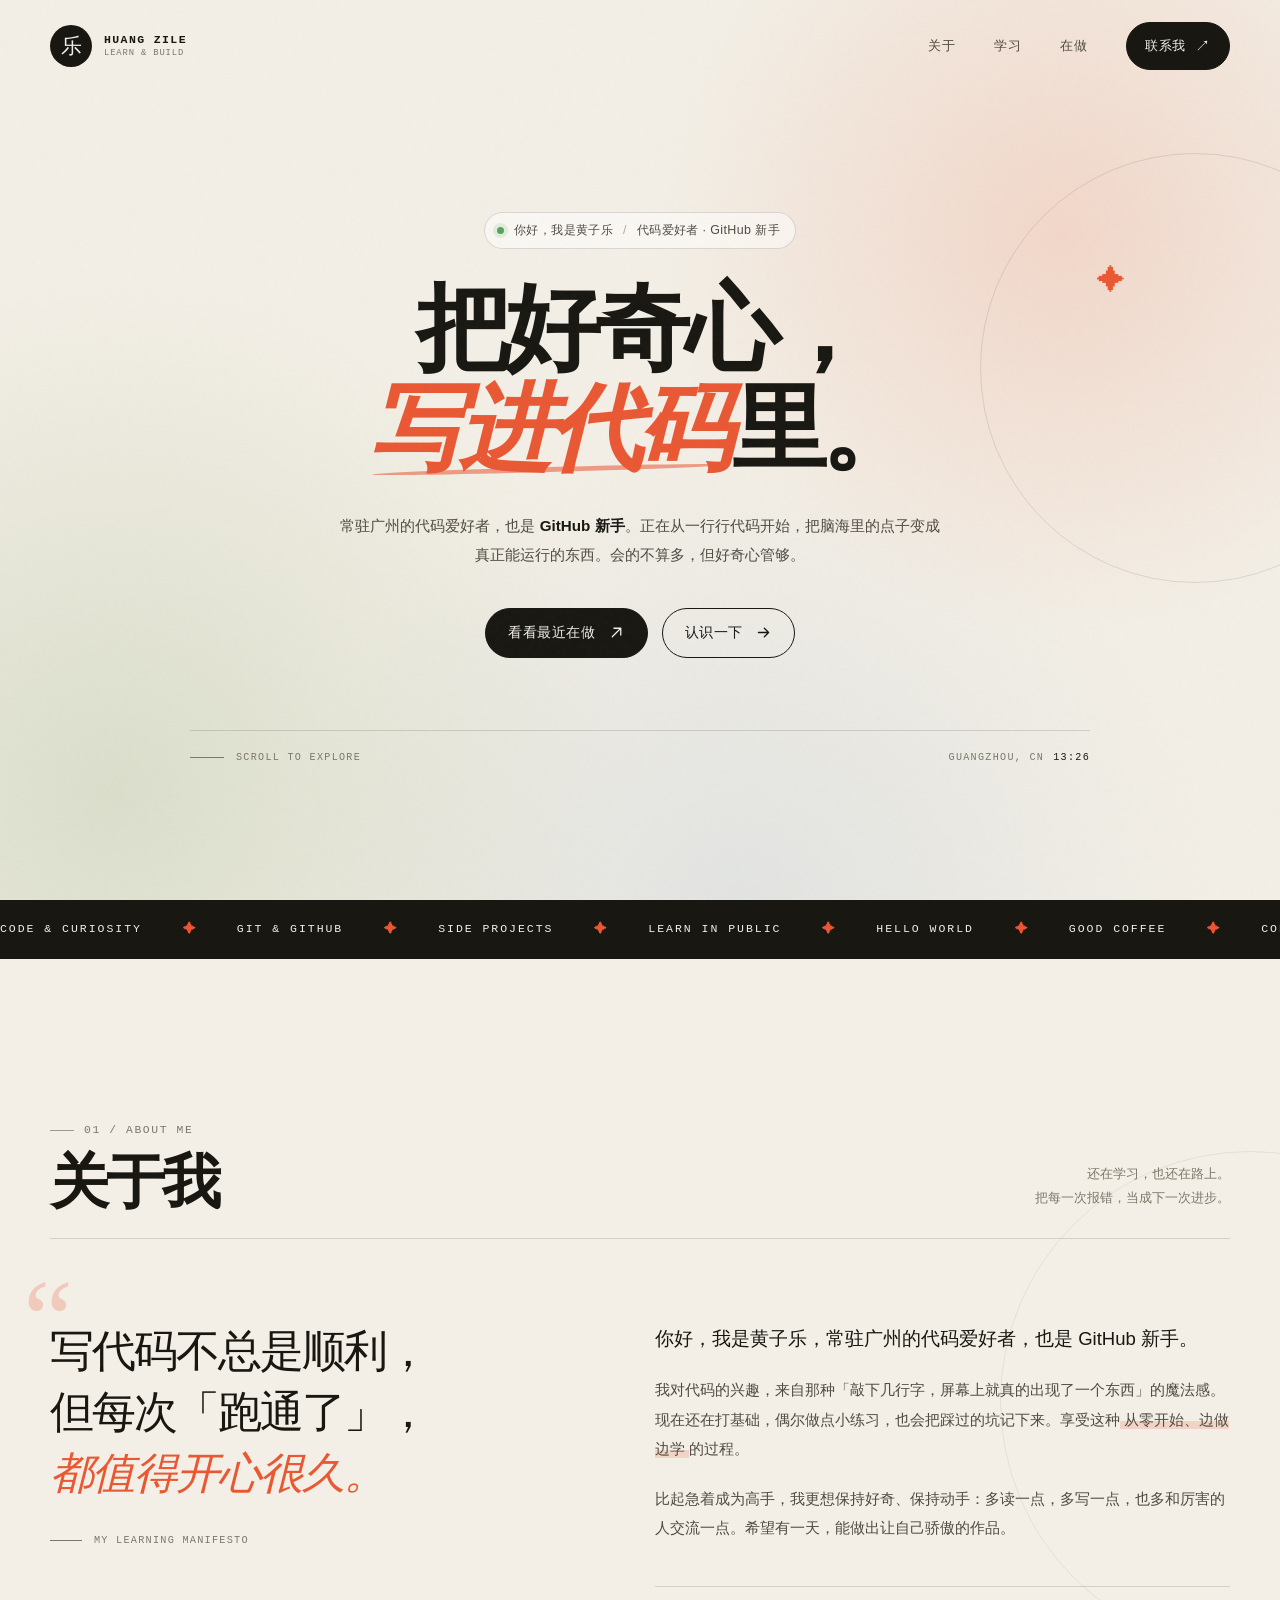
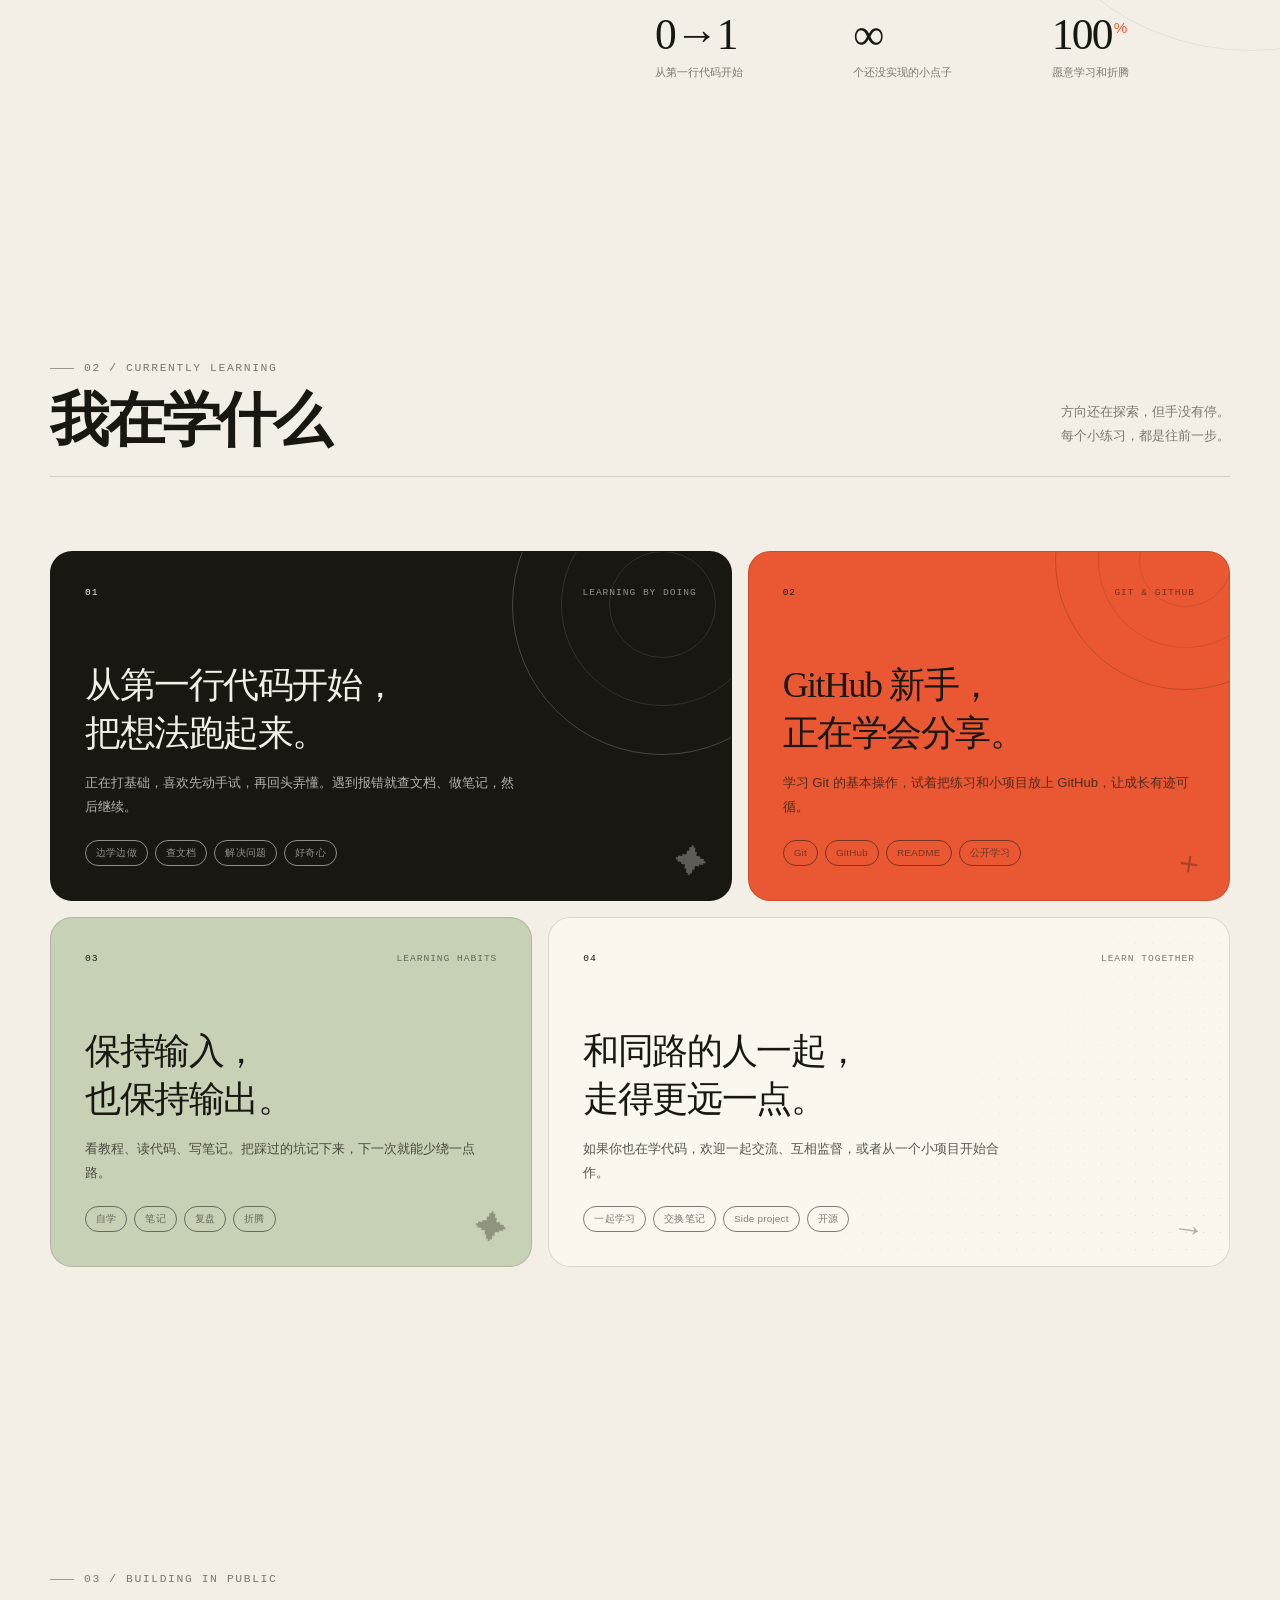
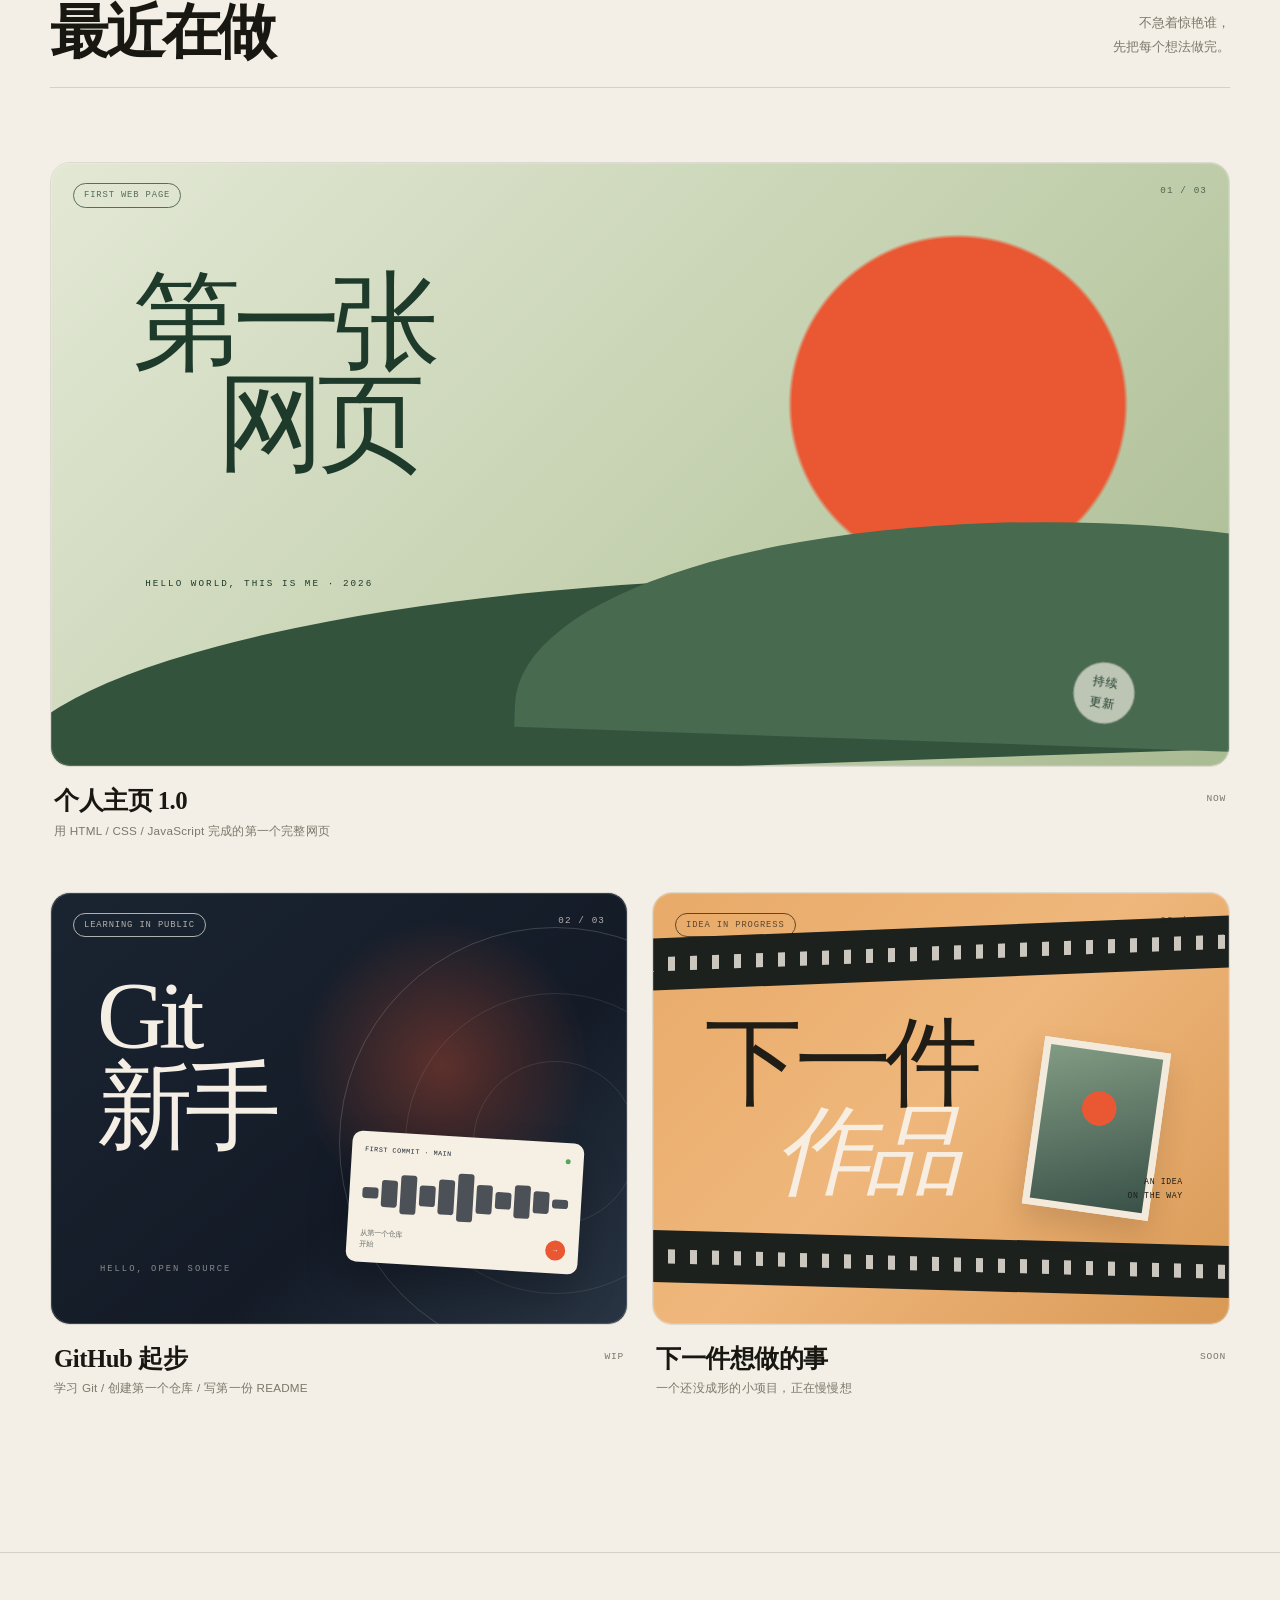
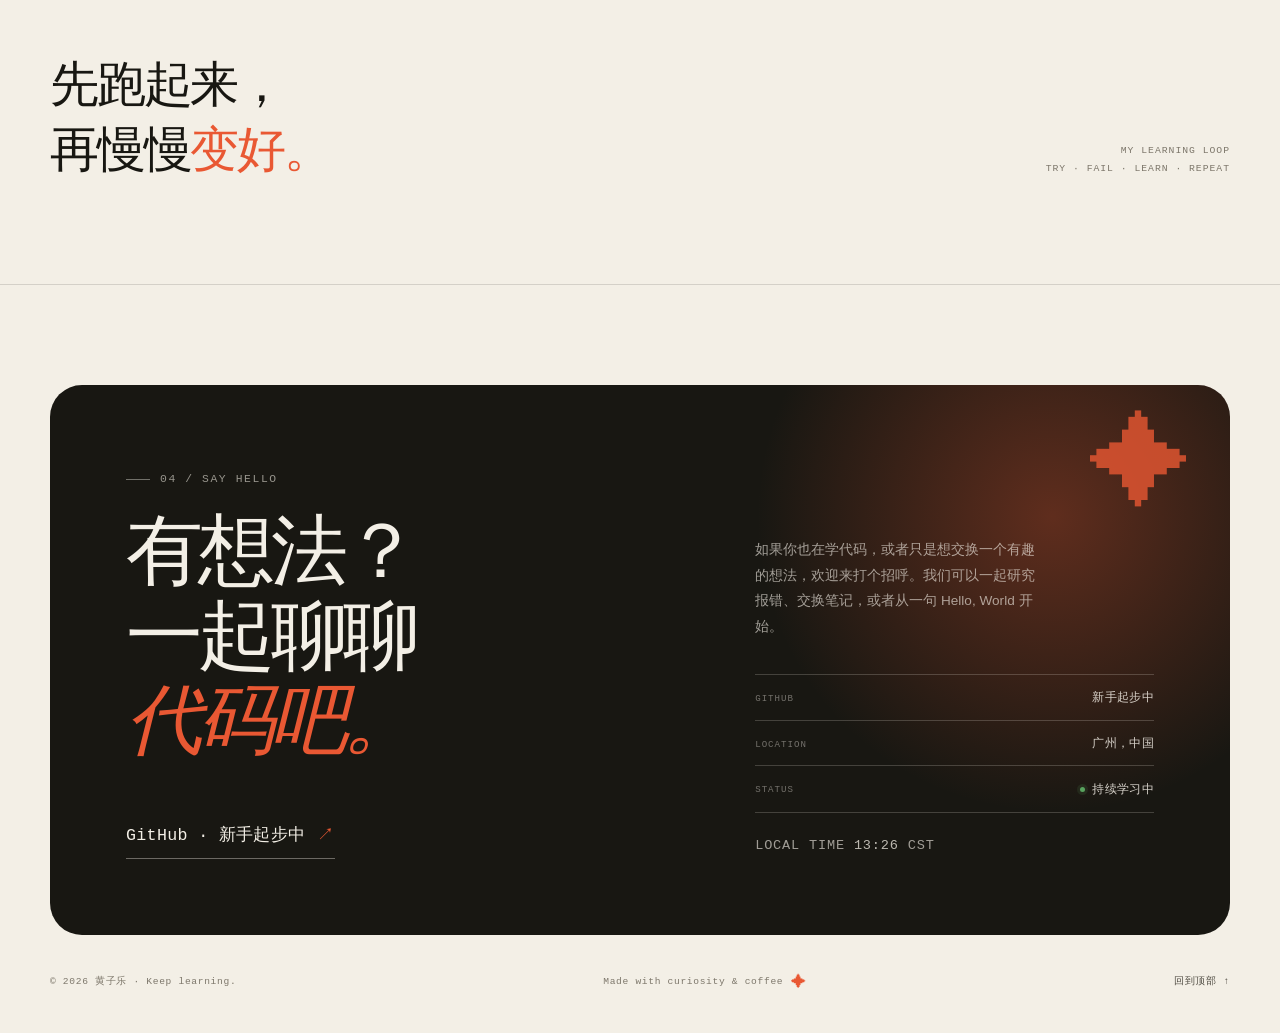
==== members/hzl8651/index.html @ 95cae235 "feat: 添加 members/hzl8651/index.html" ====
<!DOCTYPE html>
<html lang="zh-CN">
<head>
  <meta charset="UTF-8">
  <meta name="viewport" content="width=device-width, initial-scale=1.0">
  <meta name="description" content="黄子乐的个人主页 —— 常驻广州的代码爱好者、GitHub 新手，把好奇心写进代码里。">
  <meta name="theme-color" content="#f3efe6">
  <title>黄子乐 · 代码爱好者 &amp; GitHub 新手</title>
  <style>
    /* ============================================================
       01. 基础变量与重置
       想换主题色，只需修改这里的 --accent / --paper / --ink
       ============================================================ */
    :root {
      --paper: #f3efe6;
      --paper-deep: #e9e2d5;
      --ink: #181712;
      --ink-soft: #4f4b42;
      --muted: #7d776b;
      --accent: #e95833;
      --accent-deep: #c9401d;
      --sage: #c7d1b6;
      --sky: #b9c9d6;
      --line: rgba(24, 23, 18, 0.14);
      --line-light: rgba(243, 239, 230, 0.2);
      --card: rgba(255, 255, 255, 0.42);
      --font-sans: "Avenir Next", Avenir, "Helvetica Neue", "PingFang SC",
        "Hiragino Sans GB", "Microsoft YaHei", sans-serif;
      --font-serif: "Iowan Old Style", "Baskerville", "Songti SC", "STSong",
        "Noto Serif SC", "SimSun", serif;
      --font-mono: "SFMono-Regular", "Cascadia Mono", Consolas,
        "Liberation Mono", monospace;
      --radius-lg: 32px;
      --radius-md: 22px;
      --container: min(1180px, calc(100% - 64px));
      --ease: cubic-bezier(0.22, 1, 0.36, 1);
    }

    *,
    *::before,
    *::after {
      box-sizing: border-box;
    }

    html {
      scroll-behavior: smooth;
      scroll-padding-top: 96px;
    }

    body {
      margin: 0;
      color: var(--ink);
      background: var(--paper);
      font-family: var(--font-sans);
      font-size: 16px;
      line-height: 1.7;
      -webkit-font-smoothing: antialiased;
      text-rendering: optimizeLegibility;
      overflow-x: hidden;
    }

    body::before {
      content: "";
      position: fixed;
      inset: 0;
      z-index: 100;
      pointer-events: none;
      opacity: 0.035;
      background-image: url("data:image/svg+xml,%3Csvg viewBox='0 0 220 220' xmlns='http://www.w3.org/2000/svg'%3E%3Cfilter id='n'%3E%3CfeTurbulence type='fractalNoise' baseFrequency='.85' numOctaves='3' stitchTiles='stitch'/%3E%3C/filter%3E%3Crect width='100%25' height='100%25' filter='url(%23n)' opacity='.8'/%3E%3C/svg%3E");
    }

    ::selection {
      background: var(--accent);
      color: #fffaf1;
    }

    a {
      color: inherit;
      text-decoration: none;
    }

    img,
    svg {
      display: block;
      max-width: 100%;
    }

    button,
    input,
    textarea {
      font: inherit;
    }

    ul,
    ol,
    dl,
    dd,
    p,
    h1,
    h2,
    h3,
    figure {
      margin: 0;
    }

    ul,
    ol {
      padding: 0;
      list-style: none;
    }

    :focus-visible {
      outline: 2px solid var(--accent);
      outline-offset: 5px;
      border-radius: 4px;
    }

    .no-break {
      white-space: nowrap;
    }

    .skip-link {
      position: fixed;
      top: -100px;
      left: 20px;
      z-index: 200;
      padding: 12px 18px;
      color: var(--paper);
      background: var(--ink);
      border-radius: 999px;
      transition: top 0.25s ease;
    }

    .skip-link:focus {
      top: 18px;
    }

    .container {
      width: var(--container);
      margin-inline: auto;
    }

    .eyebrow {
      display: inline-flex;
      align-items: center;
      gap: 10px;
      color: var(--muted);
      font-family: var(--font-mono);
      font-size: 0.71rem;
      font-weight: 500;
      letter-spacing: 0.14em;
      line-height: 1.4;
      text-transform: uppercase;
    }

    .eyebrow::before {
      content: "";
      width: 24px;
      height: 1px;
      background: currentColor;
      opacity: 0.7;
    }

    .status-dot {
      display: inline-block;
      width: 7px;
      height: 7px;
      flex: 0 0 auto;
      background: #58a35e;
      border-radius: 50%;
      box-shadow: 0 0 0 4px rgba(88, 163, 94, 0.14);
      animation: breathe 2.8s ease-in-out infinite;
    }

    /* ============================================================
       02. 滚动进度与页头
       ============================================================ */
    .scroll-progress {
      position: fixed;
      inset: 0 0 auto;
      z-index: 120;
      height: 2px;
      pointer-events: none;
    }

    .scroll-progress span {
      display: block;
      width: 100%;
      height: 100%;
      background: var(--accent);
      transform: scaleX(0);
      transform-origin: left center;
      will-change: transform;
    }

    .site-header {
      position: fixed;
      inset: 0 0 auto;
      z-index: 100;
      padding: 22px 0;
      transition:
        padding 0.35s var(--ease),
        background-color 0.35s ease,
        border-color 0.35s ease,
        backdrop-filter 0.35s ease;
      border-bottom: 1px solid transparent;
    }

    .site-header.is-scrolled {
      padding: 12px 0;
      background: rgba(243, 239, 230, 0.82);
      border-bottom-color: var(--line);
      -webkit-backdrop-filter: blur(18px);
      backdrop-filter: blur(18px);
    }

    .header-inner {
      display: flex;
      align-items: center;
      justify-content: space-between;
      gap: 24px;
      width: var(--container);
      margin-inline: auto;
    }

    .brand {
      display: inline-flex;
      align-items: center;
      gap: 12px;
      flex: 0 0 auto;
    }

    .brand-mark {
      display: grid;
      width: 42px;
      height: 42px;
      place-items: center;
      color: var(--paper);
      background: var(--ink);
      border-radius: 50%;
      font-family: var(--font-serif);
      font-size: 1.3rem;
      line-height: 1;
      transition: transform 0.5s var(--ease), background-color 0.3s ease;
    }

    .brand:hover .brand-mark {
      background: var(--accent);
      transform: rotate(-10deg);
    }

    .brand-name {
      display: flex;
      flex-direction: column;
      font-family: var(--font-mono);
      font-size: 0.72rem;
      font-weight: 600;
      letter-spacing: 0.12em;
      line-height: 1.35;
    }

    .brand-name small {
      color: var(--muted);
      font-size: 0.55rem;
      font-weight: 400;
      letter-spacing: 0.1em;
    }

    .main-nav {
      display: flex;
      align-items: center;
      gap: clamp(22px, 3vw, 38px);
    }

    .nav-link {
      position: relative;
      color: var(--ink-soft);
      font-size: 0.82rem;
      letter-spacing: 0.08em;
      transition: color 0.25s ease;
    }

    .nav-link::after {
      content: "";
      position: absolute;
      right: 0;
      bottom: -7px;
      left: 0;
      height: 1px;
      background: currentColor;
      transform: scaleX(0);
      transform-origin: right center;
      transition: transform 0.35s var(--ease);
    }

    .nav-link:hover {
      color: var(--ink);
    }

    .nav-link:hover::after {
      transform: scaleX(1);
      transform-origin: left center;
    }

    .nav-cta {
      display: inline-flex;
      align-items: center;
      gap: 9px;
      padding: 10px 18px;
      color: var(--paper);
      background: var(--ink);
      border: 1px solid var(--ink);
      border-radius: 999px;
      font-size: 0.8rem;
      letter-spacing: 0.06em;
      transition:
        background-color 0.3s ease,
        border-color 0.3s ease,
        transform 0.3s var(--ease);
    }

    .nav-cta span {
      font-size: 0.95rem;
      transition: transform 0.3s var(--ease);
    }

    .nav-cta:hover {
      background: var(--accent);
      border-color: var(--accent);
      transform: translateY(-2px);
    }

    .nav-cta:hover span {
      transform: translate(2px, -2px);
    }

    .menu-toggle {
      display: none;
      align-items: center;
      gap: 9px;
      padding: 10px 14px;
      color: var(--ink);
      background: rgba(255, 255, 255, 0.42);
      border: 1px solid var(--line);
      border-radius: 999px;
      font-family: var(--font-mono);
      font-size: 0.62rem;
      letter-spacing: 0.08em;
      line-height: 1;
      cursor: pointer;
      -webkit-backdrop-filter: blur(12px);
      backdrop-filter: blur(12px);
      transition:
        color 0.3s ease,
        background-color 0.3s ease,
        border-color 0.3s ease;
    }

    .menu-toggle:hover {
      background: rgba(255, 255, 255, 0.75);
      border-color: rgba(24, 23, 18, 0.25);
    }

    .menu-toggle-icon {
      position: relative;
      display: block;
      width: 14px;
      height: 10px;
    }

    .menu-toggle-icon span {
      position: absolute;
      left: 0;
      width: 100%;
      height: 1px;
      background: currentColor;
      transition: transform 0.3s var(--ease), top 0.3s var(--ease);
    }

    .menu-toggle-icon span:first-child {
      top: 2px;
    }

    .menu-toggle-icon span:last-child {
      top: 7px;
    }

    .menu-toggle.is-active .menu-toggle-icon span:first-child {
      top: 5px;
      transform: rotate(45deg);
    }

    .menu-toggle.is-active .menu-toggle-icon span:last-child {
      top: 5px;
      transform: rotate(-45deg);
    }

    .site-header.is-menu-open {
      padding: 12px 0;
      background: rgba(243, 239, 230, 0.96);
      border-bottom-color: var(--line);
      -webkit-backdrop-filter: blur(18px);
      backdrop-filter: blur(18px);
    }

    /* ============================================================
       03. 首屏
       ============================================================ */
    .hero {
      position: relative;
      display: flex;
      align-items: center;
      min-height: 100svh;
      padding: 142px 0 64px;
      overflow: hidden;
      isolation: isolate;
    }

    .hero::before {
      content: "";
      position: absolute;
      inset: 0;
      z-index: -2;
      background:
        radial-gradient(circle at 83% 26%, rgba(233, 88, 51, 0.16), transparent 32%),
        radial-gradient(circle at 9% 88%, rgba(199, 209, 182, 0.56), transparent 36%),
        radial-gradient(circle at 58% 102%, rgba(185, 201, 214, 0.3), transparent 40%);
    }

    .hero::after {
      content: "";
      position: absolute;
      top: 17%;
      right: -130px;
      z-index: -1;
      width: 430px;
      height: 430px;
      border: 1px solid rgba(24, 23, 18, 0.11);
      border-radius: 50%;
      pointer-events: none;
    }

    .hero-grid {
      display: flex;
      justify-content: center;
    }

    .hero-copy {
      position: relative;
      z-index: 2;
      width: 100%;
      max-width: 1000px;
      margin-inline: auto;
      text-align: center;
    }

    .hello {
      display: inline-flex;
      align-items: center;
      flex-wrap: wrap;
      gap: 10px;
      margin-bottom: 30px;
      padding: 8px 15px 8px 12px;
      color: var(--ink-soft);
      background: rgba(255, 255, 255, 0.5);
      border: 1px solid var(--line);
      border-radius: 999px;
      font-size: 0.78rem;
      line-height: 1.5;
      letter-spacing: 0.03em;
      -webkit-backdrop-filter: blur(12px);
      backdrop-filter: blur(12px);
    }

    .hello .divider {
      color: var(--muted);
      opacity: 0.6;
    }

    .hero-title {
      position: relative;
      width: 100%;
      max-width: 1000px;
      margin-inline: auto;
      font-family: var(--font-serif);
      font-size: clamp(3.6rem, 7.4vw, 6.8rem);
      font-weight: 600;
      letter-spacing: -0.055em;
      line-height: 1.06;
    }

    .hero-title .line {
      display: block;
    }

    .accent-word {
      position: relative;
      display: inline-block;
      color: var(--accent);
      font-style: italic;
      padding-right: 0.04em;
    }

    .accent-word::after {
      content: "";
      position: absolute;
      right: 0.02em;
      bottom: 0.08em;
      left: 0.03em;
      height: 0.055em;
      background: currentColor;
      border-radius: 50%;
      transform: rotate(-1.6deg);
      opacity: 0.55;
    }

    .hero-star {
      position: absolute;
      top: -0.42em;
      right: 2%;
      color: var(--accent);
      font-family: var(--font-serif);
      font-size: 0.3em;
      font-weight: 400;
      line-height: 1;
      animation: spin 18s linear infinite;
    }

    .hero-desc {
      max-width: 600px;
      margin: 32px auto 0;
      color: var(--ink-soft);
      font-size: clamp(0.95rem, 1.15vw, 1.06rem);
      line-height: 1.9;
    }

    .hero-desc strong {
      color: var(--ink);
      font-weight: 600;
    }

    .hero-actions {
      display: flex;
      align-items: center;
      justify-content: center;
      flex-wrap: wrap;
      gap: 14px;
      margin-top: 38px;
    }

    .button {
      display: inline-flex;
      align-items: center;
      justify-content: center;
      gap: 12px;
      min-height: 50px;
      padding: 0 22px;
      border: 1px solid var(--ink);
      border-radius: 999px;
      font-size: 0.86rem;
      font-weight: 500;
      letter-spacing: 0.04em;
      transition:
        color 0.3s ease,
        background-color 0.3s ease,
        border-color 0.3s ease,
        transform 0.35s var(--ease),
        box-shadow 0.35s ease;
    }

    .button svg {
      width: 17px;
      height: 17px;
      transition: transform 0.35s var(--ease);
    }

    .button-primary {
      color: var(--paper);
      background: var(--ink);
    }

    .button-primary:hover {
      background: var(--accent);
      border-color: var(--accent);
      transform: translateY(-3px);
      box-shadow: 0 12px 30px rgba(233, 88, 51, 0.2);
    }

    .button-primary:hover svg {
      transform: translate(3px, -3px);
    }

    .button-ghost {
      background: transparent;
    }

    .button-ghost:hover {
      background: rgba(255, 255, 255, 0.45);
      transform: translateY(-3px);
    }

    .button-ghost:hover svg {
      transform: translate(2px, -2px);
    }

    .hero-foot {
      display: flex;
      align-items: center;
      justify-content: space-between;
      gap: 18px;
      width: 100%;
      max-width: 900px;
      margin: clamp(48px, 8vh, 92px) auto 0;
      padding-top: 18px;
      color: var(--muted);
      border-top: 1px solid var(--line);
      font-family: var(--font-mono);
      font-size: 0.63rem;
      letter-spacing: 0.13em;
      text-transform: uppercase;
    }

    .scroll-cue {
      display: inline-flex;
      align-items: center;
      gap: 12px;
    }

    .scroll-cue::before {
      content: "";
      width: 34px;
      height: 1px;
      background: var(--muted);
      animation: pulse-line 2.4s ease-in-out infinite;
    }

    .hero-place {
      display: inline-flex;
      align-items: center;
      gap: 9px;
    }

    .hero-place .clock {
      color: var(--ink);
    }

    /* ============================================================
       05. 横向技能滚动条
       ============================================================ */
    .ticker {
      position: relative;
      z-index: 2;
      overflow: hidden;
      padding: 18px 0;
      color: var(--paper);
      background: var(--ink);
    }

    .ticker-track {
      display: flex;
      width: max-content;
      animation: marquee 24s linear infinite;
    }

    .ticker:hover .ticker-track {
      animation-play-state: paused;
    }

    .ticker-group {
      display: flex;
      align-items: center;
      flex: 0 0 auto;
    }

    .ticker-item {
      display: inline-flex;
      align-items: center;
      gap: clamp(26px, 3.2vw, 50px);
      padding-right: clamp(26px, 3.2vw, 50px);
      font-family: var(--font-mono);
      font-size: clamp(0.68rem, 0.9vw, 0.8rem);
      letter-spacing: 0.17em;
      white-space: nowrap;
      text-transform: uppercase;
    }

    .ticker-item::after {
      content: "✦";
      color: var(--accent);
      font-family: var(--font-serif);
      font-size: 1.15em;
      letter-spacing: 0;
    }

    /* ============================================================
       06. 通用章节
       ============================================================ */
    .section {
      position: relative;
      padding: clamp(92px, 12vw, 158px) 0;
    }

    .section-heading {
      display: flex;
      align-items: flex-end;
      justify-content: space-between;
      gap: 40px;
      margin-bottom: clamp(48px, 6vw, 74px);
      padding-bottom: 22px;
      border-bottom: 1px solid var(--line);
    }

    .section-heading h2 {
      margin-top: 12px;
      font-family: var(--font-serif);
      font-size: clamp(2.3rem, 4.6vw, 4.2rem);
      font-weight: 600;
      letter-spacing: -0.055em;
      line-height: 1.1;
    }

    .section-note {
      max-width: 330px;
      padding-bottom: 6px;
      color: var(--muted);
      font-size: 0.84rem;
      line-height: 1.8;
      text-align: right;
    }

    /* ============================================================
       07. 关于
       ============================================================ */
    .about {
      overflow: hidden;
    }

    .about::before {
      content: "";
      position: absolute;
      top: 22%;
      right: -220px;
      width: 500px;
      height: 500px;
      border: 1px solid rgba(24, 23, 18, 0.07);
      border-radius: 50%;
      pointer-events: none;
    }

    .about-grid {
      display: grid;
      grid-template-columns: minmax(0, 0.92fr) minmax(0, 1.08fr);
      align-items: start;
      gap: clamp(50px, 9vw, 132px);
    }

    .about-statement {
      position: relative;
      padding-top: 8px;
    }

    .about-statement::before {
      content: "“";
      position: absolute;
      top: -0.45em;
      left: -0.24em;
      color: var(--accent);
      font-family: var(--font-serif);
      font-size: 7rem;
      line-height: 1;
      opacity: 0.24;
      pointer-events: none;
    }

    .about-quote {
      position: relative;
      z-index: 1;
      font-family: var(--font-serif);
      font-size: clamp(1.9rem, 3.4vw, 3.2rem);
      font-weight: 500;
      letter-spacing: -0.045em;
      line-height: 1.4;
    }

    .about-quote em {
      color: var(--accent);
      font-style: italic;
    }

    .about-sign {
      display: flex;
      align-items: center;
      gap: 12px;
      margin-top: 28px;
      color: var(--muted);
      font-family: var(--font-mono);
      font-size: 0.64rem;
      letter-spacing: 0.12em;
      text-transform: uppercase;
    }

    .about-sign::before {
      content: "";
      width: 32px;
      height: 1px;
      background: var(--muted);
    }

    .about-body {
      padding-top: 8px;
    }

    .about-lead {
      color: var(--ink);
      font-size: clamp(1.05rem, 1.45vw, 1.18rem);
      font-weight: 500;
      line-height: 1.9;
    }

    .about-body > p:not(.about-lead) {
      margin-top: 20px;
      color: var(--ink-soft);
      font-size: 0.92rem;
      line-height: 2;
    }

    .about-body > p .mark {
      padding: 1px 4px;
      background: linear-gradient(transparent 58%, rgba(233, 88, 51, 0.18) 58%);
    }

    .about-facts {
      display: grid;
      grid-template-columns: repeat(3, minmax(0, 1fr));
      gap: 20px;
      margin-top: 42px;
      padding-top: 26px;
      border-top: 1px solid var(--line);
    }

    .fact strong {
      display: block;
      color: var(--ink);
      font-family: var(--font-serif);
      font-size: clamp(2rem, 3.4vw, 2.9rem);
      font-weight: 500;
      letter-spacing: -0.04em;
      line-height: 1;
    }

    .fact strong sup {
      margin-left: 2px;
      color: var(--accent);
      font-family: var(--font-sans);
      font-size: 0.35em;
      font-weight: 500;
      vertical-align: super;
    }

    .fact span {
      display: block;
      margin-top: 8px;
      color: var(--muted);
      font-size: 0.7rem;
      line-height: 1.55;
    }

    /* ============================================================
       08. 专长卡片
       ============================================================ */
    .skills {
      padding-top: clamp(74px, 9vw, 120px);
    }

    .skills-grid {
      display: grid;
      grid-template-columns: repeat(12, minmax(0, 1fr));
      gap: 16px;
    }

    .skill-card {
      position: relative;
      display: flex;
      flex-direction: column;
      min-height: 350px;
      padding: clamp(24px, 3vw, 34px);
      overflow: hidden;
      border: 1px solid var(--line);
      border-radius: var(--radius-md);
      isolation: isolate;
      transition:
        transform 0.55s var(--ease),
        box-shadow 0.55s ease,
        border-color 0.4s ease;
    }

    .skill-card:hover {
      border-color: rgba(24, 23, 18, 0.28);
      box-shadow: 0 24px 50px rgba(44, 36, 22, 0.12);
      transform: translateY(-6px);
    }

    .skill-card--wide {
      grid-column: span 7;
    }

    .skill-card--small {
      grid-column: span 5;
    }

    .skill-card--dark {
      color: var(--paper);
      background: var(--ink);
    }

    .skill-card--accent {
      color: var(--ink);
      background: var(--accent);
    }

    .skill-card--sage {
      color: var(--ink);
      background: var(--sage);
    }

    .skill-card--light {
      color: var(--ink);
      background: #fbf7ee;
    }

    .skill-top {
      position: relative;
      z-index: 2;
      display: flex;
      align-items: center;
      justify-content: space-between;
      gap: 16px;
      font-family: var(--font-mono);
      font-size: 0.6rem;
      letter-spacing: 0.1em;
      line-height: 1.4;
      text-transform: uppercase;
    }

    .skill-top .skill-en {
      opacity: 0.56;
    }

    .skill-card h3 {
      position: relative;
      z-index: 2;
      max-width: 410px;
      margin-top: auto;
      padding-top: 58px;
      font-family: var(--font-serif);
      font-size: clamp(1.65rem, 2.8vw, 2.55rem);
      font-weight: 500;
      letter-spacing: -0.04em;
      line-height: 1.32;
    }

    .skill-card p {
      position: relative;
      z-index: 2;
      max-width: 440px;
      margin-top: 14px;
      color: inherit;
      font-size: 0.82rem;
      line-height: 1.8;
      opacity: 0.72;
    }

    .skill-tags {
      position: relative;
      z-index: 2;
      display: flex;
      flex-wrap: wrap;
      gap: 7px;
      margin-top: 22px;
    }

    .skill-tags li {
      padding: 5px 10px;
      border: 1px solid currentColor;
      border-radius: 999px;
      font-size: 0.62rem;
      line-height: 1.4;
      letter-spacing: 0.02em;
      opacity: 0.55;
    }

    .skill-orbit {
      position: absolute;
      top: -28%;
      right: -12%;
      z-index: 0;
      width: 300px;
      height: 300px;
      border: 1px solid rgba(243, 239, 230, 0.22);
      border-radius: 50%;
      pointer-events: none;
    }

    .skill-orbit::before,
    .skill-orbit::after {
      content: "";
      position: absolute;
      border: 1px solid rgba(243, 239, 230, 0.12);
      border-radius: 50%;
    }

    .skill-orbit::before {
      inset: 16%;
    }

    .skill-orbit::after {
      inset: 32%;
    }

    .skill-card--accent .skill-orbit {
      top: -35%;
      right: -18%;
      width: 260px;
      height: 260px;
      border-color: rgba(24, 23, 18, 0.2);
    }

    .skill-card--accent .skill-orbit::before,
    .skill-card--accent .skill-orbit::after {
      border-color: rgba(24, 23, 18, 0.13);
    }

    .skill-scribble {
      position: absolute;
      right: 24px;
      bottom: 22px;
      z-index: 1;
      color: currentColor;
      font-family: var(--font-serif);
      font-size: 2rem;
      line-height: 1;
      opacity: 0.32;
      transform: rotate(8deg);
      pointer-events: none;
      transition: transform 0.5s var(--ease), opacity 0.5s ease;
    }

    .skill-card:hover .skill-scribble {
      opacity: 0.7;
      transform: rotate(-8deg) scale(1.12);
    }

    .skill-card--light::before {
      content: "";
      position: absolute;
      inset: 0;
      z-index: 0;
      background-image: radial-gradient(rgba(24, 23, 18, 0.12) 0.8px, transparent 0.8px);
      background-size: 17px 17px;
      -webkit-mask-image: linear-gradient(135deg, transparent 32%, #000 100%);
      mask-image: linear-gradient(135deg, transparent 32%, #000 100%);
      pointer-events: none;
    }

    /* ============================================================
       09. 作品
       ============================================================ */
    .work {
      padding-top: clamp(92px, 11vw, 150px);
    }

    .project-grid {
      display: grid;
      grid-template-columns: repeat(2, minmax(0, 1fr));
      gap: clamp(34px, 4vw, 52px) 24px;
    }

    .project {
      min-width: 0;
    }

    .project--wide {
      grid-column: 1 / -1;
      max-width: 100%;
    }

    .project-cover {
      position: relative;
      overflow: hidden;
      aspect-ratio: 4 / 3;
      border: 1px solid rgba(24, 23, 18, 0.1);
      border-radius: 20px;
      isolation: isolate;
    }

    .project--wide .project-cover {
      aspect-ratio: 16 / 8.2;
    }

    .project-cover::after {
      content: "";
      position: absolute;
      inset: 0;
      z-index: 10;
      border: 1px solid rgba(255, 255, 255, 0.16);
      border-radius: inherit;
      pointer-events: none;
    }

    .project-art {
      position: absolute;
      inset: 0;
      transition: transform 0.9s var(--ease);
    }

    .project:hover .project-art {
      transform: scale(1.025);
    }

    .cover-index {
      position: absolute;
      top: 20px;
      right: 22px;
      z-index: 12;
      font-family: var(--font-mono);
      font-size: 0.58rem;
      letter-spacing: 0.12em;
      opacity: 0.7;
    }

    .cover-tag {
      position: absolute;
      top: 20px;
      left: 22px;
      z-index: 12;
      padding: 5px 10px;
      border: 1px solid currentColor;
      border-radius: 999px;
      font-family: var(--font-mono);
      font-size: 0.55rem;
      letter-spacing: 0.1em;
      line-height: 1.4;
      opacity: 0.7;
      text-transform: uppercase;
    }

    .project-meta {
      display: flex;
      align-items: flex-start;
      justify-content: space-between;
      gap: 18px;
      padding: 17px 4px 0;
    }

    .project-meta h3 {
      font-family: var(--font-serif);
      font-size: clamp(1.25rem, 2vw, 1.55rem);
      font-weight: 600;
      letter-spacing: -0.02em;
      line-height: 1.35;
    }

    .project-meta p {
      margin-top: 4px;
      color: var(--muted);
      font-size: 0.73rem;
      line-height: 1.6;
      letter-spacing: 0.02em;
    }

    .project-year {
      padding-top: 7px;
      color: var(--muted);
      font-family: var(--font-mono);
      font-size: 0.6rem;
      letter-spacing: 0.08em;
      white-space: nowrap;
    }

    /* 作品一：第一张网页 */
    .art-tea {
      color: #1e3a2b;
      background:
        radial-gradient(circle at 77% 40%, #e95833 0 17%, transparent 17.4%),
        linear-gradient(135deg, #e3e8d5 0%, #c3d0ae 58%, #a9bb92 100%);
    }

    .tea-title {
      position: absolute;
      top: 18%;
      left: 7%;
      z-index: 2;
      display: flex;
      flex-direction: column;
      font-family: var(--font-serif);
      font-size: clamp(3rem, 8.4vw, 7.5rem);
      font-weight: 500;
      letter-spacing: -0.08em;
      line-height: 0.94;
    }

    .tea-title span:last-child {
      padding-left: 0.78em;
    }

    .tea-sub {
      position: absolute;
      bottom: 29%;
      left: 8%;
      z-index: 2;
      font-family: var(--font-mono);
      font-size: 0.58rem;
      letter-spacing: 0.22em;
    }

    .tea-hill {
      position: absolute;
      bottom: -2px;
      left: -4%;
      z-index: 1;
      width: 115%;
      height: 31%;
      background: #34533d;
      border-radius: 54% 46% 0 0 / 90% 85% 0 0;
      transform: rotate(-2deg);
    }

    .tea-hill::before {
      content: "";
      position: absolute;
      top: -25%;
      left: 38%;
      width: 78%;
      height: 120%;
      background: #486a4f;
      border-radius: 55% 45% 0 0 / 90% 75% 0 0;
      transform: rotate(4deg);
    }

    .tea-stamp {
      position: absolute;
      right: 8%;
      bottom: 7%;
      z-index: 3;
      display: grid;
      width: 62px;
      height: 62px;
      place-items: center;
      color: #1e3a2b;
      background: rgba(245, 241, 229, 0.68);
      border: 1px solid rgba(30, 58, 43, 0.32);
      border-radius: 50%;
      font-family: var(--font-serif);
      font-size: 0.78rem;
      letter-spacing: 0.05em;
      transform: rotate(9deg);
      -webkit-backdrop-filter: blur(8px);
      backdrop-filter: blur(8px);
    }

    /* 作品二：GitHub 起步 */
    .art-echo {
      color: #f4eee4;
      background:
        radial-gradient(circle at 68% 40%, rgba(233, 88, 51, 0.34), transparent 31%),
        linear-gradient(140deg, #1a2431 0%, #141b27 62%, #293544 100%);
    }

    .echo-glow {
      position: absolute;
      top: 8%;
      right: -25%;
      width: 75%;
      aspect-ratio: 1;
      border: 1px solid rgba(244, 238, 228, 0.18);
      border-radius: 50%;
    }

    .echo-glow::before,
    .echo-glow::after {
      content: "";
      position: absolute;
      border: 1px solid rgba(244, 238, 228, 0.1);
      border-radius: 50%;
    }

    .echo-glow::before {
      inset: 15%;
    }

    .echo-glow::after {
      inset: 31%;
    }

    .echo-title {
      position: absolute;
      top: 18%;
      left: 8%;
      z-index: 2;
      font-family: var(--font-serif);
      font-size: clamp(2.7rem, 7.5vw, 6.8rem);
      font-weight: 500;
      letter-spacing: -0.08em;
      line-height: 0.95;
    }

    .echo-en {
      position: absolute;
      bottom: 11%;
      left: 8.5%;
      z-index: 2;
      color: rgba(244, 238, 228, 0.52);
      font-family: var(--font-mono);
      font-size: 0.55rem;
      letter-spacing: 0.23em;
    }

    .echo-card {
      position: absolute;
      right: 8%;
      bottom: 13%;
      z-index: 3;
      width: min(43%, 232px);
      padding: 13px;
      color: #1c2430;
      background: #f6f0e4;
      border-radius: 10px;
      box-shadow: 0 22px 40px rgba(0, 0, 0, 0.23);
      transform: rotate(3.5deg);
      transition: transform 0.7s var(--ease);
    }

    .project:hover .echo-card {
      transform: rotate(-1deg) translateY(-5px);
    }

    .echo-card-head {
      display: flex;
      align-items: center;
      justify-content: space-between;
      gap: 8px;
      margin-bottom: 13px;
      font-family: var(--font-mono);
      font-size: 0.42rem;
      letter-spacing: 0.08em;
    }

    .echo-card-head span:last-child {
      width: 5px;
      height: 5px;
      background: #58a35e;
      border-radius: 50%;
    }

    .echo-bars {
      display: flex;
      align-items: center;
      gap: 3px;
      height: 48px;
    }

    .echo-bars span {
      display: block;
      width: 100%;
      background: #1c2430;
      border-radius: 3px;
      opacity: 0.78;
    }

    .echo-bars span:nth-child(1) { height: 24%; }
    .echo-bars span:nth-child(2) { height: 55%; }
    .echo-bars span:nth-child(3) { height: 83%; }
    .echo-bars span:nth-child(4) { height: 42%; }
    .echo-bars span:nth-child(5) { height: 72%; }
    .echo-bars span:nth-child(6) { height: 100%; }
    .echo-bars span:nth-child(7) { height: 61%; }
    .echo-bars span:nth-child(8) { height: 34%; }
    .echo-bars span:nth-child(9) { height: 70%; }
    .echo-bars span:nth-child(10) { height: 46%; }
    .echo-bars span:nth-child(11) { height: 20%; }

    .echo-card-foot {
      display: flex;
      align-items: center;
      justify-content: space-between;
      gap: 8px;
      margin-top: 12px;
      color: #6b706b;
      font-size: 0.46rem;
      line-height: 1.4;
    }

    .echo-play {
      display: grid;
      width: 20px;
      height: 20px;
      place-items: center;
      color: #f6f0e4;
      background: var(--accent);
      border-radius: 50%;
      font-size: 0.44rem;
    }

    /* 作品三：下一件作品 */
    .art-film {
      color: #201d16;
      background: linear-gradient(135deg, #e8aa68 0%, #efb77c 48%, #d99955 100%);
    }

    .film-strip {
      position: absolute;
      right: -5%;
      left: -5%;
      height: 12%;
      background: #1d211d;
    }

    .film-strip::before,
    .film-strip::after {
      content: "";
      position: absolute;
      top: 50%;
      right: 0;
      left: 0;
      height: 27%;
      background-image: repeating-linear-gradient(
        90deg,
        rgba(245, 239, 229, 0.8) 0 7px,
        transparent 7px 22px
      );
      transform: translateY(-50%);
      opacity: 0.7;
    }

    .film-strip--top {
      top: 8%;
      transform: rotate(-2.3deg);
    }

    .film-strip--bottom {
      bottom: 8%;
      transform: rotate(1.6deg);
    }

    .film-title {
      position: absolute;
      top: 29%;
      left: 9%;
      z-index: 2;
      display: flex;
      flex-direction: column;
      font-family: var(--font-serif);
      font-size: clamp(2.9rem, 7.6vw, 6.7rem);
      font-weight: 500;
      letter-spacing: -0.07em;
      line-height: 0.92;
    }

    .film-title em {
      padding-left: 0.72em;
      color: #f7ede0;
      font-style: italic;
    }

    .film-caption {
      position: absolute;
      right: 8%;
      bottom: 28%;
      z-index: 2;
      max-width: 27%;
      font-family: var(--font-mono);
      font-size: 0.51rem;
      line-height: 1.7;
      letter-spacing: 0.08em;
      text-align: right;
    }

    .film-frame {
      position: absolute;
      top: 35%;
      right: 12%;
      z-index: 1;
      width: 22%;
      aspect-ratio: 3 / 4;
      background: #f4eadb;
      border: 7px solid #f4eadb;
      box-shadow: 0 15px 30px rgba(61, 39, 17, 0.16);
      transform: rotate(8deg);
    }

    .film-frame::before {
      content: "";
      position: absolute;
      inset: 0;
      background:
        radial-gradient(circle at 50% 37%, #e95833 0 15%, transparent 15.5%),
        linear-gradient(160deg, #819b83, #395148);
    }

    /* ============================================================
       10. 工作信条
       ============================================================ */
    .belief {
      padding: clamp(64px, 8vw, 100px) 0;
      border-top: 1px solid var(--line);
      border-bottom: 1px solid var(--line);
    }

    .belief-inner {
      display: grid;
      grid-template-columns: minmax(0, 1fr) auto;
      align-items: end;
      gap: 36px;
    }

    .belief-quote {
      font-family: var(--font-serif);
      font-size: clamp(1.8rem, 3.8vw, 3.4rem);
      font-weight: 500;
      letter-spacing: -0.045em;
      line-height: 1.35;
    }

    .belief-quote .accent {
      color: var(--accent);
    }

    .belief-note {
      max-width: 210px;
      padding-bottom: 7px;
      color: var(--muted);
      font-family: var(--font-mono);
      font-size: 0.61rem;
      letter-spacing: 0.1em;
      line-height: 1.8;
      text-align: right;
      text-transform: uppercase;
    }

    /* ============================================================
       11. 联系
       ============================================================ */
    .contact-section {
      padding: clamp(60px, 8vw, 100px) 0 0;
    }

    .contact-panel {
      position: relative;
      display: grid;
      grid-template-columns: minmax(0, 1.15fr) minmax(250px, 0.85fr);
      gap: clamp(40px, 7vw, 110px);
      overflow: hidden;
      padding: clamp(34px, 6vw, 76px);
      color: var(--paper);
      background: var(--ink);
      border-radius: var(--radius-lg);
      isolation: isolate;
    }

    .contact-panel::before {
      content: "";
      position: absolute;
      top: -32%;
      right: -11%;
      z-index: -1;
      width: clamp(300px, 48vw, 620px);
      aspect-ratio: 1;
      background: radial-gradient(circle, rgba(233, 88, 51, 0.34), transparent 68%);
      border-radius: 50%;
      pointer-events: none;
    }

    .contact-panel::after {
      content: "✦";
      position: absolute;
      top: 30px;
      right: 38px;
      z-index: -1;
      color: var(--accent);
      font-family: var(--font-serif);
      font-size: clamp(4rem, 8vw, 7rem);
      line-height: 1;
      opacity: 0.8;
      animation: spin 34s linear infinite;
      pointer-events: none;
    }

    .contact-main {
      position: relative;
      z-index: 2;
    }

    .contact-main .eyebrow {
      color: rgba(243, 239, 230, 0.58);
    }

    .contact-title {
      margin-top: 22px;
      font-family: var(--font-serif);
      font-size: clamp(2.7rem, 6vw, 5.6rem);
      font-weight: 500;
      letter-spacing: -0.06em;
      line-height: 1.1;
    }

    .contact-title em {
      color: var(--accent);
      font-style: italic;
    }

    .email-link {
      display: inline-flex;
      align-items: center;
      gap: 12px;
      max-width: 100%;
      margin-top: clamp(34px, 5vw, 58px);
      padding-bottom: 8px;
      border-bottom: 1px solid rgba(243, 239, 230, 0.38);
      font-family: var(--font-mono);
      font-size: clamp(0.8rem, 1.45vw, 1.04rem);
      letter-spacing: 0.02em;
      overflow-wrap: anywhere;
      transition: color 0.3s ease, border-color 0.3s ease;
    }

    .email-link span {
      color: var(--accent);
      transition: transform 0.35s var(--ease);
    }

    .email-link:hover {
      color: var(--accent);
      border-bottom-color: var(--accent);
    }

    .email-link:hover span {
      transform: translate(3px, -3px);
    }

    .contact-aside {
      position: relative;
      z-index: 2;
      display: flex;
      flex-direction: column;
      justify-content: flex-end;
      padding-top: 40px;
    }

    .contact-aside > p {
      max-width: 290px;
      color: rgba(243, 239, 230, 0.62);
      font-size: 0.85rem;
      line-height: 1.9;
    }

    .contact-list {
      margin-top: 34px;
      border-top: 1px solid var(--line-light);
    }

    .contact-list > div {
      display: flex;
      align-items: baseline;
      justify-content: space-between;
      gap: 18px;
      padding: 12px 0;
      border-bottom: 1px solid var(--line-light);
    }

    .contact-list dt {
      color: rgba(243, 239, 230, 0.42);
      font-family: var(--font-mono);
      font-size: 0.57rem;
      letter-spacing: 0.11em;
      text-transform: uppercase;
    }

    .contact-list dd {
      color: rgba(243, 239, 230, 0.86);
      font-size: 0.76rem;
      letter-spacing: 0.03em;
      text-align: right;
    }

    .contact-status {
      display: inline-flex;
      align-items: center;
      gap: 7px;
    }

    .contact-status .status-dot {
      width: 5px;
      height: 5px;
      box-shadow: 0 0 0 3px rgba(88, 163, 94, 0.12);
    }

    .local-time {
      margin-top: 20px;
      color: rgba(243, 239, 230, 0.37);
      font-family: var(--font-mono);
      font-size: 0.59rem;
      letter-spacing: 0.06em;
    }

    .local-time span {
      color: rgba(243, 239, 230, 0.75);
    }

    /* ============================================================
       12. 页脚
       ============================================================ */
    .site-footer {
      padding: 34px 0 38px;
    }

    .footer-inner {
      display: flex;
      align-items: center;
      justify-content: space-between;
      flex-wrap: wrap;
      gap: 14px 30px;
      color: var(--muted);
      font-family: var(--font-mono);
      font-size: 0.6rem;
      letter-spacing: 0.07em;
    }

    .footer-mid {
      display: inline-flex;
      align-items: center;
      gap: 8px;
    }

    .footer-mid span {
      color: var(--accent);
      font-family: var(--font-serif);
      font-size: 0.95rem;
    }

    .to-top {
      display: inline-flex;
      align-items: center;
      gap: 7px;
      color: var(--ink-soft);
      transition: color 0.25s ease;
    }

    .to-top:hover {
      color: var(--accent);
    }

    /* ============================================================
       13. 动效与 reveal
       ============================================================ */
    .js .reveal {
      opacity: 0;
      transform: translateY(26px);
      transition:
        opacity 0.9s var(--ease),
        transform 0.9s var(--ease);
      transition-delay: var(--delay, 0s);
    }

    .js .reveal.is-visible {
      opacity: 1;
      transform: translateY(0);
    }

    @keyframes breathe {
      0%, 100% { box-shadow: 0 0 0 4px rgba(88, 163, 94, 0.12); }
      50% { box-shadow: 0 0 0 6px rgba(88, 163, 94, 0.04); }
    }

    @keyframes spin {
      to { transform: rotate(360deg); }
    }

    @keyframes marquee {
      to { transform: translateX(-50%); }
    }

    @keyframes pulse-line {
      0%, 100% { transform: scaleX(0.6); transform-origin: left; opacity: 0.5; }
      50% { transform: scaleX(1); transform-origin: left; opacity: 1; }
    }

    /* ============================================================
       14. 响应式
       ============================================================ */
    @media (max-width: 1080px) {
      .hero {
        padding-top: 132px;
      }

      .about-grid {
        gap: 56px;
      }
    }

    @media (max-width: 860px) {
      :root {
        --container: min(100% - 40px, 680px);
      }

      .header-inner {
        position: relative;
      }

      .menu-toggle {
        display: inline-flex;
      }

      .main-nav {
        position: absolute;
        top: calc(100% + 12px);
        right: 0;
        left: 0;
        display: flex;
        align-items: stretch;
        flex-direction: column;
        gap: 0;
        padding: 8px 18px 18px;
        background: #f9f5ec;
        border: 1px solid var(--line);
        border-radius: 18px;
        box-shadow: 0 22px 60px rgba(44, 36, 22, 0.16);
        opacity: 0;
        visibility: hidden;
        pointer-events: none;
        transform: translateY(-8px) scale(0.99);
        transform-origin: top center;
        transition:
          opacity 0.3s var(--ease),
          transform 0.35s var(--ease),
          visibility 0.3s ease;
        -webkit-backdrop-filter: blur(18px);
        backdrop-filter: blur(18px);
      }

      .main-nav.is-open {
        opacity: 1;
        visibility: visible;
        pointer-events: auto;
        transform: translateY(0) scale(1);
      }

      .nav-link {
        display: block;
        padding: 14px 2px;
        border-bottom: 1px solid var(--line);
        font-size: 0.92rem;
      }

      .nav-link::after {
        display: none;
      }

      .nav-cta {
        justify-content: center;
        margin-top: 15px;
        padding: 13px 18px;
        border-radius: 12px;
      }

      .hero {
        min-height: auto;
        padding: 126px 0 78px;
      }

      .hero-title {
        font-size: clamp(3.3rem, 9vw, 5.5rem);
      }

      .hero-desc {
        max-width: 580px;
      }

      .hero-foot {
        margin-top: 48px;
      }

      .section-heading {
        align-items: flex-start;
        flex-direction: column;
        gap: 18px;
      }

      .section-note {
        max-width: 480px;
        padding-bottom: 0;
        text-align: left;
      }

      .about-grid {
        grid-template-columns: 1fr;
        gap: 42px;
      }

      .about-quote {
        max-width: 580px;
      }

      .skill-card--wide,
      .skill-card--small {
        grid-column: span 6;
      }

      .skill-card {
        min-height: 330px;
      }

      .project-grid {
        grid-template-columns: 1fr;
        gap: 38px;
      }

      .project--wide .project-cover,
      .project-cover {
        aspect-ratio: 16 / 10.5;
      }

      .belief-inner {
        grid-template-columns: 1fr;
        gap: 20px;
      }

      .belief-note {
        max-width: none;
        text-align: left;
      }

      .contact-panel {
        grid-template-columns: 1fr;
        gap: 26px;
      }

      .contact-aside {
        padding-top: 10px;
        max-width: 480px;
      }
    }

    @media (max-width: 580px) {
      :root {
        --container: calc(100% - 32px);
        --radius-lg: 24px;
        --radius-md: 18px;
      }

      .site-header {
        padding: 15px 0;
      }

      .header-inner {
        gap: 14px;
      }

      .brand-name {
        display: none;
      }

      .brand-mark {
        width: 38px;
        height: 38px;
        font-size: 1.15rem;
      }

      .nav-cta {
        padding: 9px 14px;
        font-size: 0.72rem;
      }

      .hero {
        padding-top: 108px;
      }

      .hello {
        gap: 8px;
        margin-bottom: 24px;
        font-size: 0.7rem;
      }

      .hero-title {
        font-size: clamp(2.35rem, 12.7vw, 4.15rem);
        letter-spacing: -0.06em;
        line-height: 1.12;
      }

      .hero-star {
        right: -0.1em;
        font-size: 0.36em;
      }

      .hero-desc {
        margin-top: 24px;
        font-size: 0.9rem;
        line-height: 1.85;
      }

      .hero-actions {
        align-items: stretch;
        flex-direction: column;
        gap: 10px;
        margin-top: 28px;
      }

      .button {
        width: 100%;
      }

      .hero-foot {
        align-items: center;
        flex-direction: column;
        gap: 12px;
        margin-top: 38px;
        font-size: 0.56rem;
        text-align: center;
      }

      .ticker {
        padding: 14px 0;
      }

      .section {
        padding: 78px 0;
      }

      .section-heading {
        margin-bottom: 36px;
        padding-bottom: 18px;
      }

      .section-heading h2 {
        font-size: 2.5rem;
      }

      .section-note {
        font-size: 0.8rem;
      }

      .about-quote {
        font-size: clamp(1.8rem, 7.7vw, 2.4rem);
      }

      .about-body > p:not(.about-lead) {
        font-size: 0.87rem;
        line-height: 1.9;
      }

      .about-facts {
        gap: 12px;
        margin-top: 32px;
      }

      .fact strong {
        font-size: 2rem;
      }

      .fact span {
        font-size: 0.62rem;
      }

      .skills-grid {
        grid-template-columns: 1fr;
        gap: 12px;
      }

      .skill-card--wide,
      .skill-card--small {
        grid-column: auto;
      }

      .skill-card {
        min-height: 290px;
        padding: 24px;
      }

      .skill-card h3 {
        padding-top: 44px;
        font-size: 1.72rem;
      }

      .skill-card p {
        font-size: 0.78rem;
      }

      .project-cover,
      .project--wide .project-cover {
        aspect-ratio: 4 / 3;
        border-radius: 15px;
      }

      .tea-title {
        font-size: 3.6rem;
      }

      .echo-title {
        font-size: 3rem;
      }

      .film-title {
        font-size: 3.4rem;
      }

      .echo-card {
        width: 43%;
      }

      .film-caption {
        display: none;
      }

      .project-meta {
        padding-top: 13px;
      }

      .project-meta h3 {
        font-size: 1.2rem;
      }

      .project-meta p {
        font-size: 0.68rem;
      }

      .belief {
        padding: 54px 0;
      }

      .belief-quote {
        font-size: 1.72rem;
      }

      .contact-section {
        padding-top: 48px;
      }

      .contact-panel {
        padding: 28px 22px 30px;
        gap: 20px;
      }

      .contact-title {
        font-size: clamp(2.5rem, 12vw, 3.4rem);
      }

      .contact-panel::after {
        top: 20px;
        right: 20px;
        font-size: 3.6rem;
      }

      .email-link {
        margin-top: 30px;
        font-size: 0.75rem;
      }

      .contact-aside > p {
        font-size: 0.8rem;
      }

      .contact-list {
        margin-top: 24px;
      }

      .contact-list > div {
        gap: 12px;
      }

      .footer-inner {
        gap: 10px;
        font-size: 0.56rem;
      }

      .footer-mid {
        order: 3;
        width: 100%;
      }
    }

    @media (prefers-reduced-motion: reduce) {
      html {
        scroll-behavior: auto;
      }

      *,
      *::before,
      *::after {
        animation-duration: 0.01ms !important;
        animation-iteration-count: 1 !important;
        transition-duration: 0.01ms !important;
        scroll-behavior: auto !important;
      }

      .js .reveal {
        opacity: 1;
        transform: none;
      }
    }
  </style>
</head>
<body>
  <a class="skip-link" href="#main">跳到主要内容</a>
  <div class="scroll-progress" aria-hidden="true"><span id="scrollBar"></span></div>

  <!-- ==================== 页头 ==================== -->
  <header class="site-header" id="siteHeader">
    <div class="header-inner">
      <a class="brand" href="#top" aria-label="黄子乐的个人主页">
        <span class="brand-mark" aria-hidden="true">乐</span>
        <span class="brand-name">
          HUANG ZILE
          <small>LEARN &amp; BUILD</small>
        </span>
      </a>

      <nav class="main-nav" id="mainNav" aria-label="主导航">
        <a class="nav-link" href="#about">关于</a>
        <a class="nav-link" href="#skills">学习</a>
        <a class="nav-link" href="#work">在做</a>
        <a class="nav-cta" href="#contact">联系我 <span aria-hidden="true">↗</span></a>
      </nav>

      <button
        class="menu-toggle"
        id="menuToggle"
        type="button"
        aria-expanded="false"
        aria-controls="mainNav"
        aria-label="打开菜单"
      >
        <span>菜单</span>
        <span class="menu-toggle-icon" aria-hidden="true">
          <span></span>
          <span></span>
        </span>
      </button>
    </div>
  </header>

  <main id="main">
    <!-- ==================== 首屏 ==================== -->
    <section class="hero" id="top" aria-labelledby="hero-title">
      <div class="container hero-grid">
        <div class="hero-copy">
          <p class="hello reveal">
            <span class="status-dot" aria-hidden="true"></span>
            <span>你好，我是黄子乐</span>
            <span class="divider" aria-hidden="true">/</span>
            <span>代码爱好者 · GitHub 新手</span>
          </p>

          <h1 class="hero-title reveal" id="hero-title" style="--delay: 0.08s">
            <span class="line">把好奇心，</span>
            <span class="line"><span class="accent-word">写进代码</span>里。</span>
            <span class="hero-star" aria-hidden="true">✦</span>
          </h1>

          <p class="hero-desc reveal" style="--delay: 0.16s">
            常驻广州的代码爱好者，也是 <strong>GitHub 新手</strong>。正在从一行行代码开始，把脑海里的点子变成真正能运行的东西。会的不算多，但好奇心管够。
          </p>

          <div class="hero-actions reveal" style="--delay: 0.24s">
            <a class="button button-primary" href="#work">
              看看最近在做
              <svg viewBox="0 0 20 20" fill="none" aria-hidden="true">
                <path d="M5 15L15 5M15 5H7M15 5V13" stroke="currentColor" stroke-width="1.5" stroke-linecap="round" stroke-linejoin="round"/>
              </svg>
            </a>
            <a class="button button-ghost" href="#about">
              认识一下
              <svg viewBox="0 0 20 20" fill="none" aria-hidden="true">
                <path d="M4 10H16M11 5L16 10L11 15" stroke="currentColor" stroke-width="1.5" stroke-linecap="round" stroke-linejoin="round"/>
              </svg>
            </a>
          </div>

          <div class="hero-foot reveal" style="--delay: 0.3s">
            <span class="scroll-cue">Scroll to explore</span>
            <span class="hero-place">
              Guangzhou, CN
              <span class="clock" id="heroClock">--:--</span>
            </span>
          </div>
        </div>
      </div>
    </section>

    <!-- ==================== 技能跑马灯 ==================== -->
    <div class="ticker" aria-label="我的兴趣与学习方向">
      <div class="ticker-track">
        <div class="ticker-group">
          <span class="ticker-item">Code &amp; Curiosity</span>
          <span class="ticker-item">Git &amp; GitHub</span>
          <span class="ticker-item">Side Projects</span>
          <span class="ticker-item">Learn In Public</span>
          <span class="ticker-item">Hello World</span>
          <span class="ticker-item">Good Coffee</span>
        </div>
        <div class="ticker-group" aria-hidden="true">
          <span class="ticker-item">Code &amp; Curiosity</span>
          <span class="ticker-item">Git &amp; GitHub</span>
          <span class="ticker-item">Side Projects</span>
          <span class="ticker-item">Learn In Public</span>
          <span class="ticker-item">Hello World</span>
          <span class="ticker-item">Good Coffee</span>
        </div>
      </div>
    </div>

    <!-- ==================== 关于 ==================== -->
    <section class="section about" id="about" aria-labelledby="about-title">
      <div class="container">
        <div class="section-heading reveal">
          <div>
            <span class="eyebrow">01 / About me</span>
            <h2 id="about-title">关于我</h2>
          </div>
          <p class="section-note">
            还在学习，也还在路上。<br>
            把每一次报错，当成下一次进步。
          </p>
        </div>

        <div class="about-grid">
          <div class="about-statement reveal">
            <p class="about-quote">
              写代码不总是顺利，<br>
              但每次「跑通了」，<br>
              <em>都值得开心很久。</em>
            </p>
            <p class="about-sign">My learning manifesto</p>
          </div>

          <div class="about-body reveal" style="--delay: 0.1s">
            <p class="about-lead">
              你好，我是黄子乐，常驻广州的代码爱好者，也是 <span class="no-break">GitHub 新手</span>。
            </p>
            <p>
              我对代码的兴趣，来自那种「敲下几行字，屏幕上就真的出现了一个东西」的魔法感。现在还在打基础，偶尔做点小练习，也会把踩过的坑记下来。享受这种<span class="mark">从零开始、边做边学</span>的过程。
            </p>
            <p>
              比起急着成为高手，我更想保持好奇、保持动手：多读一点，多写一点，也多和厉害的人交流一点。希望有一天，能做出让自己骄傲的作品。
            </p>

            <div class="about-facts" aria-label="一些数字">
              <div class="fact">
                <strong>0→1</strong>
                <span>从第一行代码开始</span>
              </div>
              <div class="fact">
                <strong>∞</strong>
                <span>个还没实现的小点子</span>
              </div>
              <div class="fact">
                <strong>100<sup>%</sup></strong>
                <span>愿意学习和折腾</span>
              </div>
            </div>
          </div>
        </div>
      </div>
    </section>

    <!-- ==================== 专长 ==================== -->
    <section class="section skills" id="skills" aria-labelledby="skills-title">
      <div class="container">
        <div class="section-heading reveal">
          <div>
            <span class="eyebrow">02 / Currently learning</span>
            <h2 id="skills-title">我在学什么</h2>
          </div>
          <p class="section-note">
            方向还在探索，但手没有停。<br>
            每个小练习，都是往前一步。
          </p>
        </div>

        <div class="skills-grid">
          <article class="skill-card skill-card--wide skill-card--dark">
            <div class="skill-top">
              <span>01</span>
              <span class="skill-en">Learning by doing</span>
            </div>
            <h3>从第一行代码开始，<br>把想法跑起来。</h3>
            <p>
              正在打基础，喜欢先动手试，再回头弄懂。遇到报错就查文档、做笔记，然后继续。
            </p>
            <ul class="skill-tags" aria-label="代码学习状态">
              <li>边学边做</li>
              <li>查文档</li>
              <li>解决问题</li>
              <li>好奇心</li>
            </ul>
            <span class="skill-orbit" aria-hidden="true"></span>
            <span class="skill-scribble" aria-hidden="true">✦</span>
          </article>

          <article class="skill-card skill-card--small skill-card--accent">
            <div class="skill-top">
              <span>02</span>
              <span class="skill-en">Git &amp; GitHub</span>
            </div>
            <h3>GitHub 新手，<br>正在学会分享。</h3>
            <p>
              学习 Git 的基本操作，试着把练习和小项目放上 GitHub，让成长有迹可循。
            </p>
            <ul class="skill-tags" aria-label="GitHub 学习状态">
              <li>Git</li>
              <li>GitHub</li>
              <li>README</li>
              <li>公开学习</li>
            </ul>
            <span class="skill-orbit" aria-hidden="true"></span>
            <span class="skill-scribble" aria-hidden="true">＋</span>
          </article>

          <article class="skill-card skill-card--small skill-card--sage">
            <div class="skill-top">
              <span>03</span>
              <span class="skill-en">Learning habits</span>
            </div>
            <h3>保持输入，<br>也保持输出。</h3>
            <p>
              看教程、读代码、写笔记。把踩过的坑记下来，下一次就能少绕一点路。
            </p>
            <ul class="skill-tags" aria-label="学习习惯">
              <li>自学</li>
              <li>笔记</li>
              <li>复盘</li>
              <li>折腾</li>
            </ul>
            <span class="skill-scribble" aria-hidden="true">✦</span>
          </article>

          <article class="skill-card skill-card--wide skill-card--light">
            <div class="skill-top">
              <span>04</span>
              <span class="skill-en">Learn together</span>
            </div>
            <h3>和同路的人一起，<br>走得更远一点。</h3>
            <p>
              如果你也在学代码，欢迎一起交流、互相监督，或者从一个小项目开始合作。
            </p>
            <ul class="skill-tags" aria-label="协作与交流">
              <li>一起学习</li>
              <li>交换笔记</li>
              <li>Side project</li>
              <li>开源</li>
            </ul>
            <span class="skill-scribble" aria-hidden="true">→</span>
          </article>
        </div>
      </div>
    </section>

    <!-- ==================== 作品 ==================== -->
    <section class="section work" id="work" aria-labelledby="work-title">
      <div class="container">
        <div class="section-heading reveal">
          <div>
            <span class="eyebrow">03 / Building in public</span>
            <h2 id="work-title">最近在做</h2>
          </div>
          <p class="section-note">
            不急着惊艳谁，<br>
            先把每个想法做完。
          </p>
        </div>

        <div class="project-grid">
          <!-- 作品 01 -->
          <article class="project project--wide reveal">
            <div class="project-cover">
              <div class="project-art art-tea">
                <span class="cover-tag">First web page</span>
                <span class="cover-index">01 / 03</span>
                <span class="tea-title" aria-hidden="true">
                  <span>第一张</span>
                  <span>网页</span>
                </span>
                <span class="tea-sub">HELLO WORLD, THIS IS ME · 2026</span>
                <span class="tea-hill" aria-hidden="true"></span>
                <span class="tea-stamp" aria-hidden="true">持续<br>更新</span>
              </div>
            </div>
            <div class="project-meta">
              <div>
                <h3>个人主页 1.0</h3>
                <p>用 HTML / CSS / JavaScript 完成的第一个完整网页</p>
              </div>
              <span class="project-year">NOW</span>
            </div>
          </article>

          <!-- 作品 02 -->
          <article class="project reveal">
            <div class="project-cover">
              <div class="project-art art-echo">
                <span class="cover-tag">Learning in public</span>
                <span class="cover-index">02 / 03</span>
                <span class="echo-glow" aria-hidden="true"></span>
                <span class="echo-title" aria-hidden="true">Git<br>新手</span>
                <span class="echo-en">HELLO, OPEN SOURCE</span>
                <div class="echo-card" aria-hidden="true">
                  <div class="echo-card-head">
                    <span>FIRST COMMIT · MAIN</span>
                    <span></span>
                  </div>
                  <div class="echo-bars">
                    <span></span><span></span><span></span><span></span>
                    <span></span><span></span><span></span><span></span>
                    <span></span><span></span><span></span>
                  </div>
                  <div class="echo-card-foot">
                    <span>从第一个仓库<br>开始</span>
                    <span class="echo-play">→</span>
                  </div>
                </div>
              </div>
            </div>
            <div class="project-meta">
              <div>
                <h3>GitHub 起步</h3>
                <p>学习 Git / 创建第一个仓库 / 写第一份 README</p>
              </div>
              <span class="project-year">WIP</span>
            </div>
          </article>

          <!-- 作品 03 -->
          <article class="project reveal" style="--delay: 0.08s">
            <div class="project-cover">
              <div class="project-art art-film">
                <span class="cover-tag">Idea in progress</span>
                <span class="cover-index">03 / 03</span>
                <span class="film-strip film-strip--top" aria-hidden="true"></span>
                <span class="film-strip film-strip--bottom" aria-hidden="true"></span>
                <span class="film-title" aria-hidden="true">
                  <span>下一件</span>
                  <em>作品</em>
                </span>
                <span class="film-frame" aria-hidden="true"></span>
                <span class="film-caption">AN IDEA<br>ON THE WAY</span>
              </div>
            </div>
            <div class="project-meta">
              <div>
                <h3>下一件想做的事</h3>
                <p>一个还没成形的小项目，正在慢慢想</p>
              </div>
              <span class="project-year">SOON</span>
            </div>
          </article>
        </div>
      </div>
    </section>

    <!-- ==================== 学习信条 ==================== -->
    <section class="belief" aria-label="学习信条">
      <div class="container belief-inner reveal">
        <p class="belief-quote">
          先跑起来，<br>
          再慢慢<span class="accent">变好。</span>
        </p>
        <p class="belief-note">My learning loop<br>Try · Fail · Learn · Repeat</p>
      </div>
    </section>

    <!-- ==================== 联系 ==================== -->
    <section class="contact-section" id="contact" aria-labelledby="contact-title">
      <div class="container">
        <div class="contact-panel reveal">
          <div class="contact-main">
            <span class="eyebrow">04 / Say hello</span>
            <h2 class="contact-title" id="contact-title">
              有想法？<br>
              一起聊聊<br>
              <em>代码吧。</em>
            </h2>
            <!-- 把这里的 GitHub 链接换成你的个人主页：https://github.com/你的用户名 -->
            <a class="email-link" href="https://github.com/" target="_blank" rel="noopener noreferrer">
              GitHub · 新手起步中
              <span aria-hidden="true">↗</span>
            </a>
          </div>

          <div class="contact-aside">
            <p>
              如果你也在学代码，或者只是想交换一个有趣的想法，欢迎来打个招呼。我们可以一起研究报错、交换笔记，或者从一句 Hello, World 开始。
            </p>
            <dl class="contact-list">
              <div>
                <dt>GitHub</dt>
                <dd>新手起步中</dd>
              </div>
              <div>
                <dt>Location</dt>
                <dd>广州，中国</dd>
              </div>
              <div>
                <dt>Status</dt>
                <dd>
                  <span class="contact-status">
                    <span class="status-dot" aria-hidden="true"></span>
                    持续学习中
                  </span>
                </dd>
              </div>
            </dl>
            <p class="local-time">LOCAL TIME <span id="contactClock">--:--</span> CST</p>
          </div>
        </div>
      </div>
    </section>
  </main>

  <footer class="site-footer">
    <div class="container footer-inner">
      <p>© 2026 黄子乐 · Keep learning.</p>
      <p class="footer-mid">Made with curiosity &amp; coffee <span aria-hidden="true">✦</span></p>
      <a class="to-top" href="#top">回到顶部 <span aria-hidden="true">↑</span></a>
    </div>
  </footer>

  <script>
    (() => {
      const root = document.documentElement;
      root.classList.add("js");

      const reduceMotion = window.matchMedia("(prefers-reduced-motion: reduce)").matches;

      /* ---------- 滚动进度 + 页头状态 ---------- */
      const progress = document.getElementById("scrollBar");
      const header = document.getElementById("siteHeader");
      let ticking = false;

      const onScroll = () => {
        if (ticking) return;
        ticking = true;
        window.requestAnimationFrame(() => {
          const scrollTop = window.scrollY || window.pageYOffset;
          const scrollable = document.documentElement.scrollHeight - window.innerHeight;
          const ratio = scrollable > 0 ? Math.min(scrollTop / scrollable, 1) : 0;
          if (progress) progress.style.transform = `scaleX(${ratio})`;
          if (header) header.classList.toggle("is-scrolled", scrollTop > 24);
          ticking = false;
        });
      };

      window.addEventListener("scroll", onScroll, { passive: true });
      onScroll();

      /* ---------- 滚动入场 ---------- */
      const revealItems = document.querySelectorAll(".reveal");
      if ("IntersectionObserver" in window && !reduceMotion) {
        const revealObserver = new IntersectionObserver(
          (entries, observer) => {
            entries.forEach((entry) => {
              if (!entry.isIntersecting) return;
              entry.target.classList.add("is-visible");
              observer.unobserve(entry.target);
            });
          },
          { threshold: 0.12, rootMargin: "0px 0px -8% 0px" }
        );

        revealItems.forEach((item) => revealObserver.observe(item));
      } else {
        revealItems.forEach((item) => item.classList.add("is-visible"));
      }

      /* ---------- 广州当地时间 ---------- */
      const clocks = [document.getElementById("heroClock"), document.getElementById("contactClock")];
      const timeFormatter = new Intl.DateTimeFormat("zh-CN", {
        timeZone: "Asia/Shanghai",
        hour: "2-digit",
        minute: "2-digit",
        hour12: false
      });

      const updateClocks = () => {
        const time = timeFormatter.format(new Date());
        clocks.forEach((clock) => {
          if (clock) clock.textContent = time;
        });
      };

      updateClocks();
      window.setInterval(updateClocks, 30000);

      /* ---------- 移动端菜单 ---------- */
      const menuToggle = document.getElementById("menuToggle");
      const mainNav = document.getElementById("mainNav");
      const desktopNav = window.matchMedia("(min-width: 861px)");

      if (menuToggle && mainNav && header) {
        const setMenu = (open) => {
          menuToggle.setAttribute("aria-expanded", String(open));
          menuToggle.setAttribute("aria-label", open ? "关闭菜单" : "打开菜单");
          menuToggle.classList.toggle("is-active", open);
          mainNav.classList.toggle("is-open", open);
          header.classList.toggle("is-menu-open", open);
        };

        menuToggle.addEventListener("click", () => {
          setMenu(menuToggle.getAttribute("aria-expanded") !== "true");
        });

        mainNav.querySelectorAll("a").forEach((link) => {
          link.addEventListener("click", () => setMenu(false));
        });

        document.addEventListener("click", (event) => {
          if (!mainNav.classList.contains("is-open")) return;
          if (mainNav.contains(event.target) || menuToggle.contains(event.target)) return;
          setMenu(false);
        });

        document.addEventListener("keydown", (event) => {
          if (event.key !== "Escape" || !mainNav.classList.contains("is-open")) return;
          setMenu(false);
          menuToggle.focus();
        });

        desktopNav.addEventListener("change", (event) => {
          if (event.matches) setMenu(false);
        });
      }

    })();
  </script>
</body>
</html>
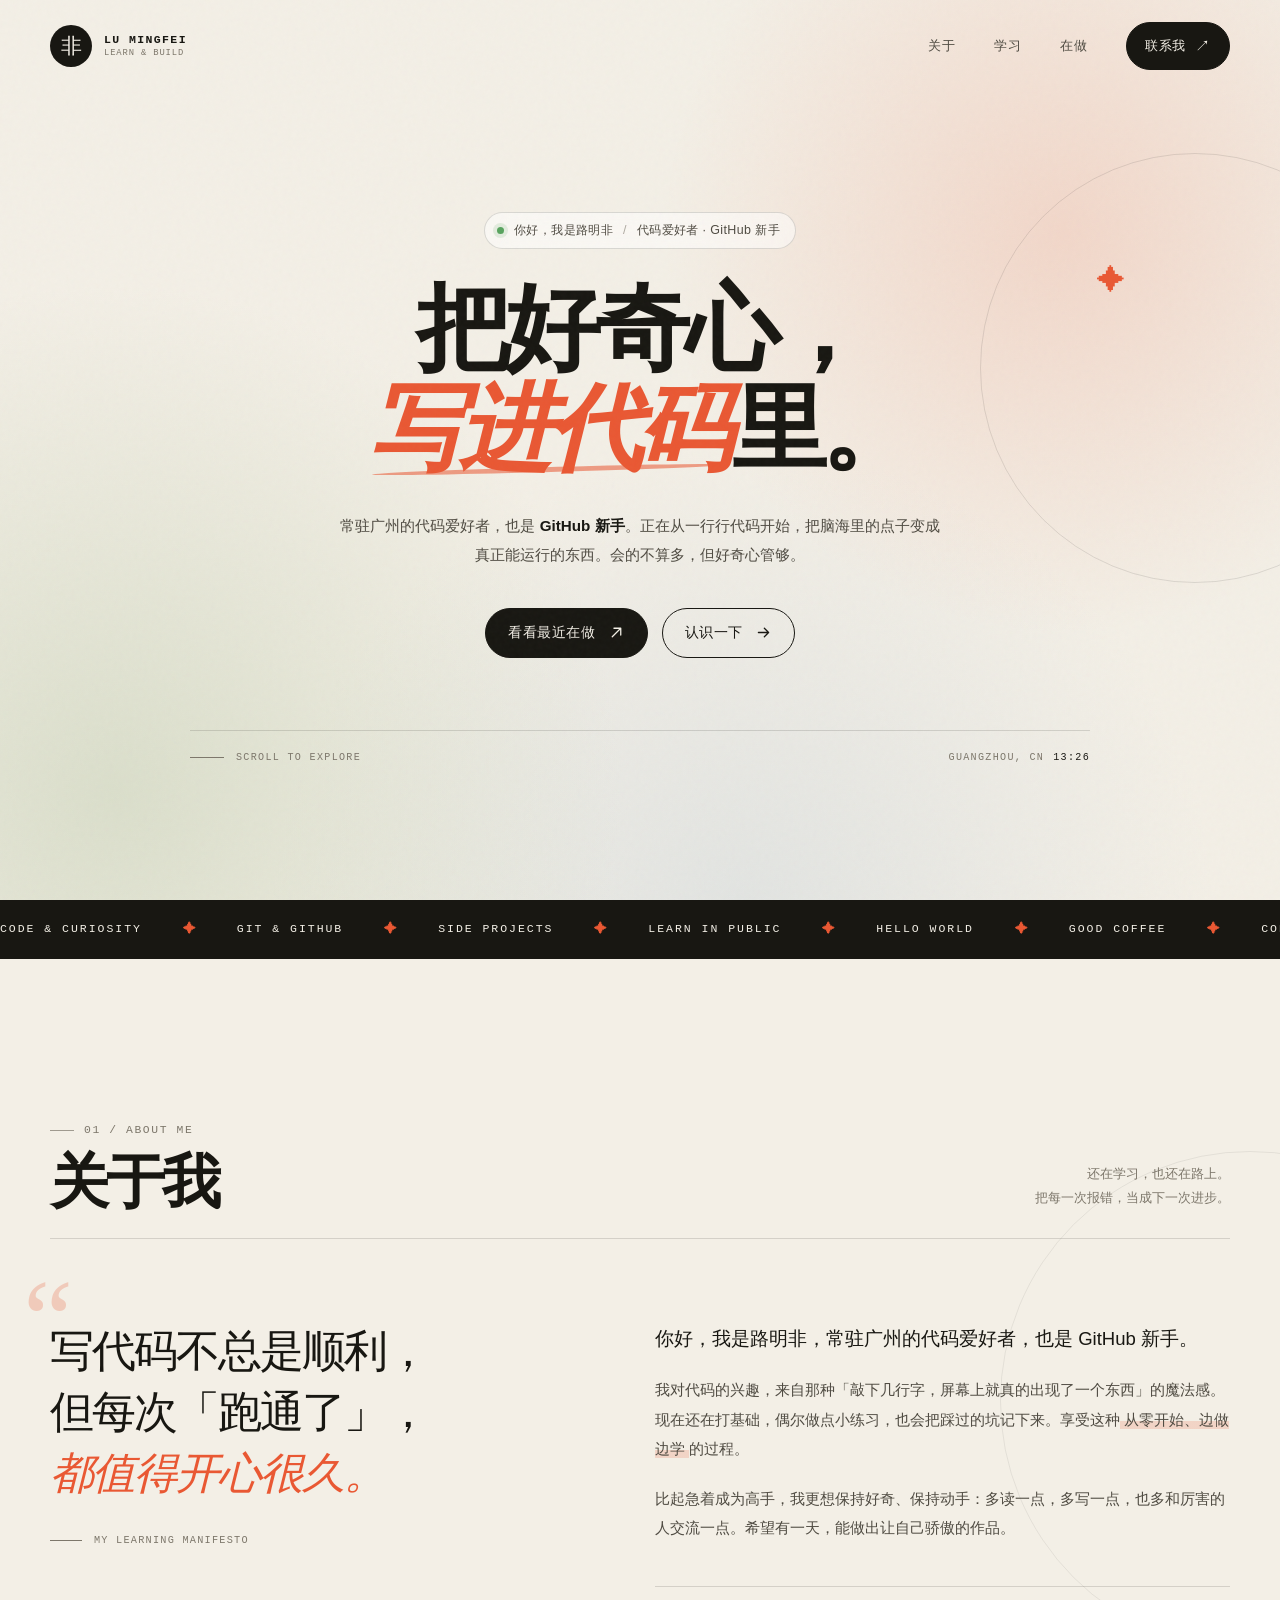
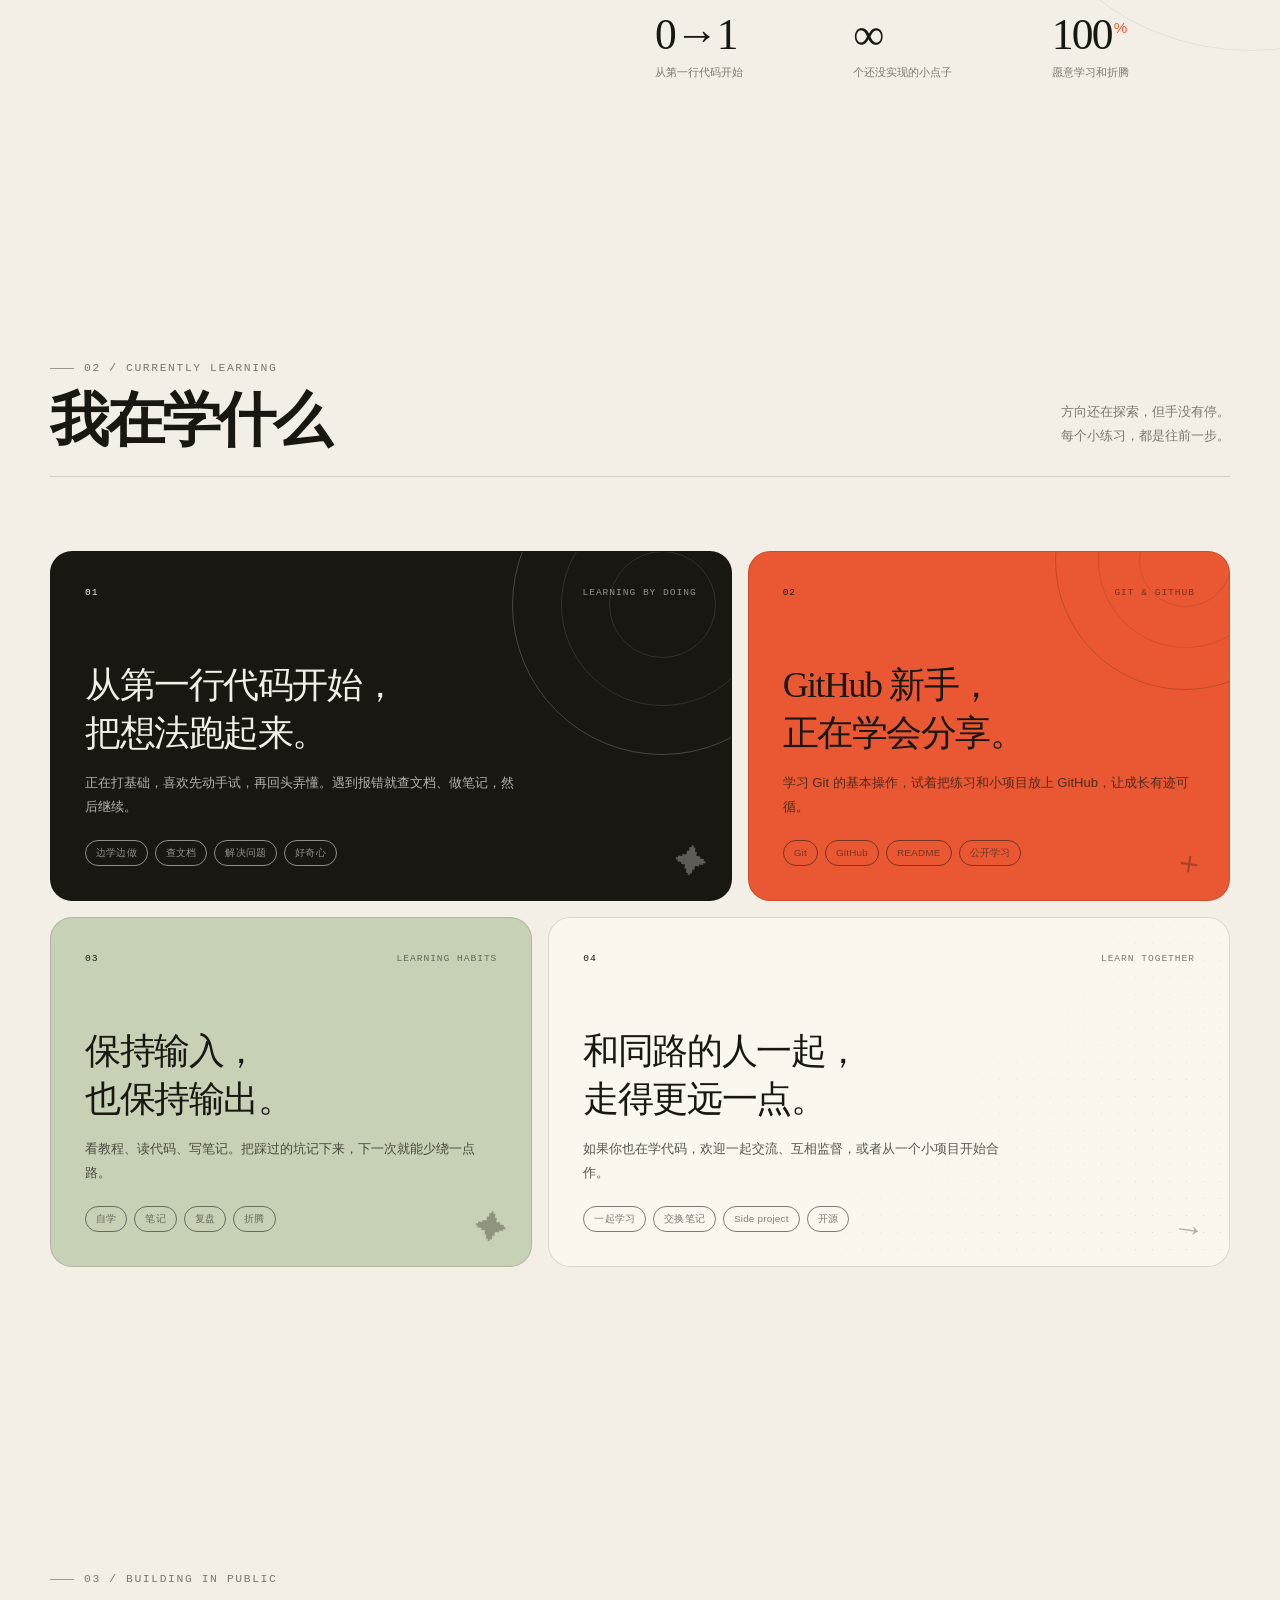
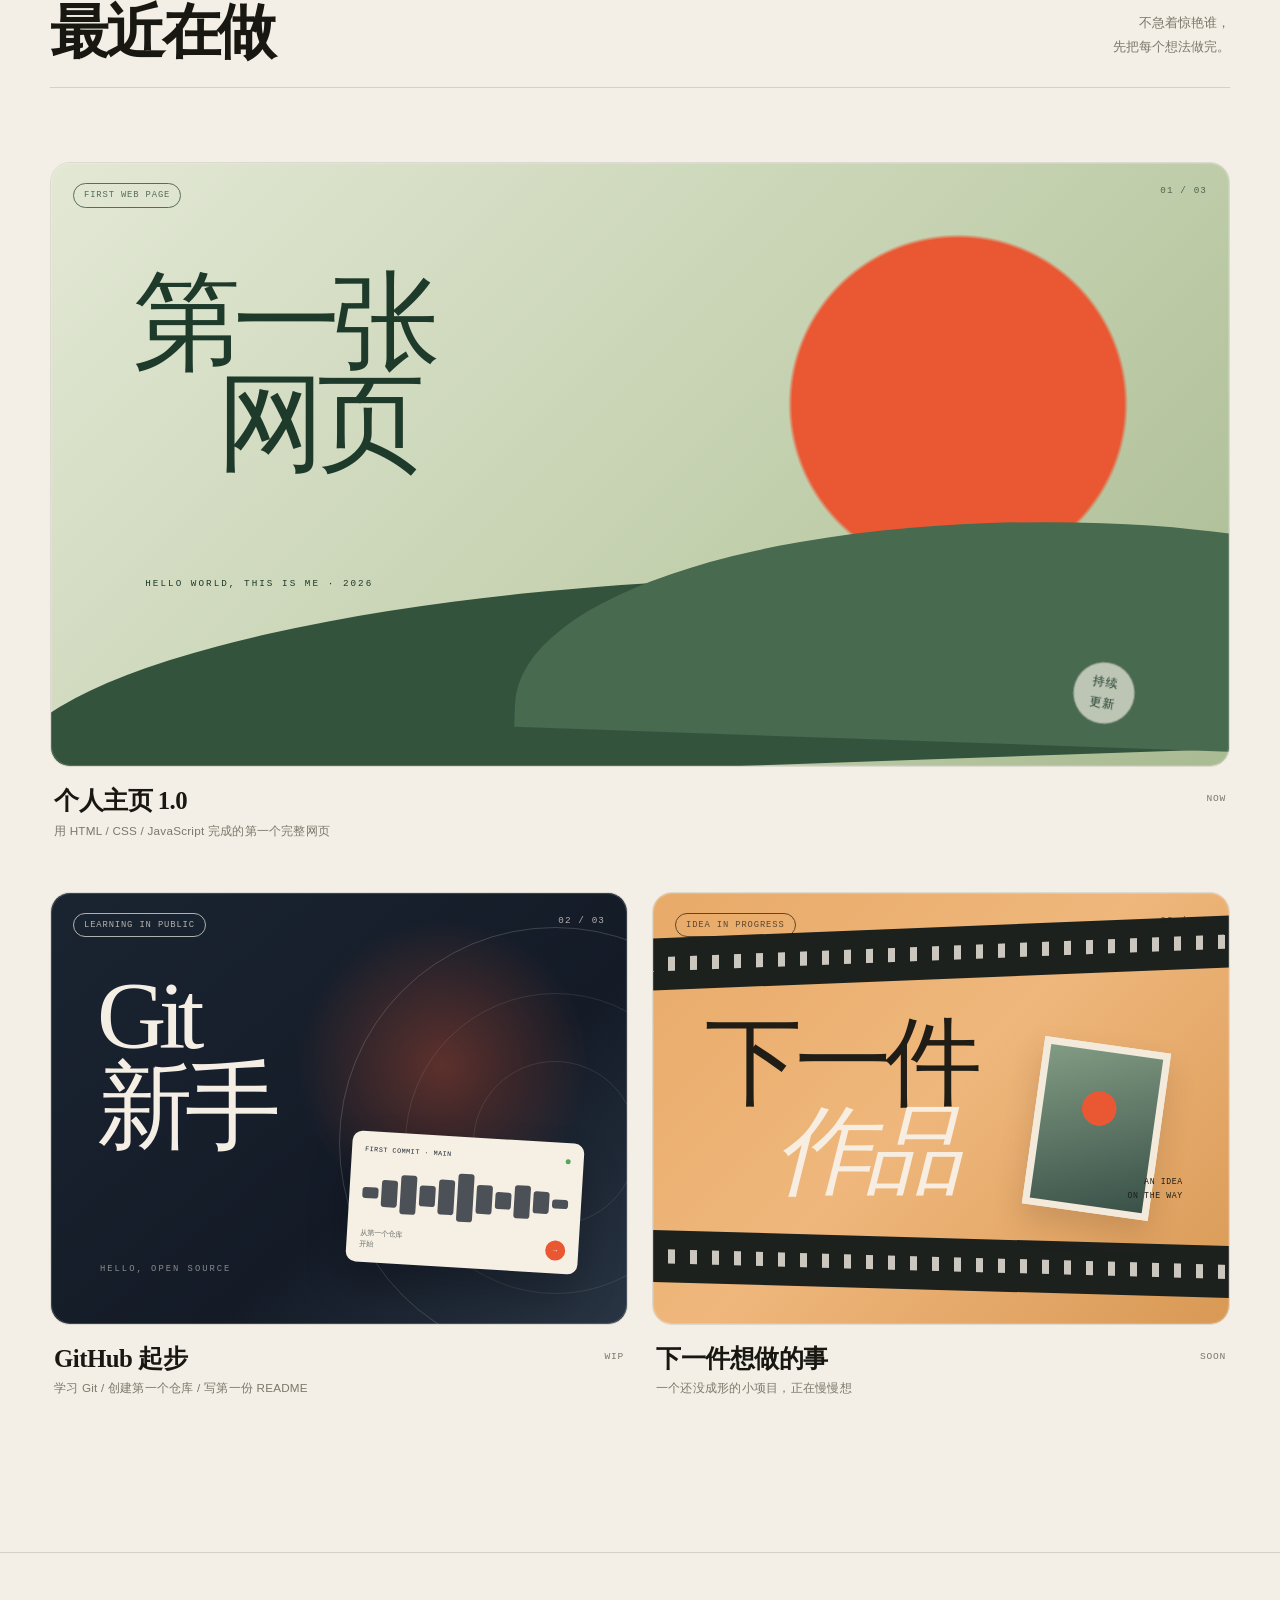
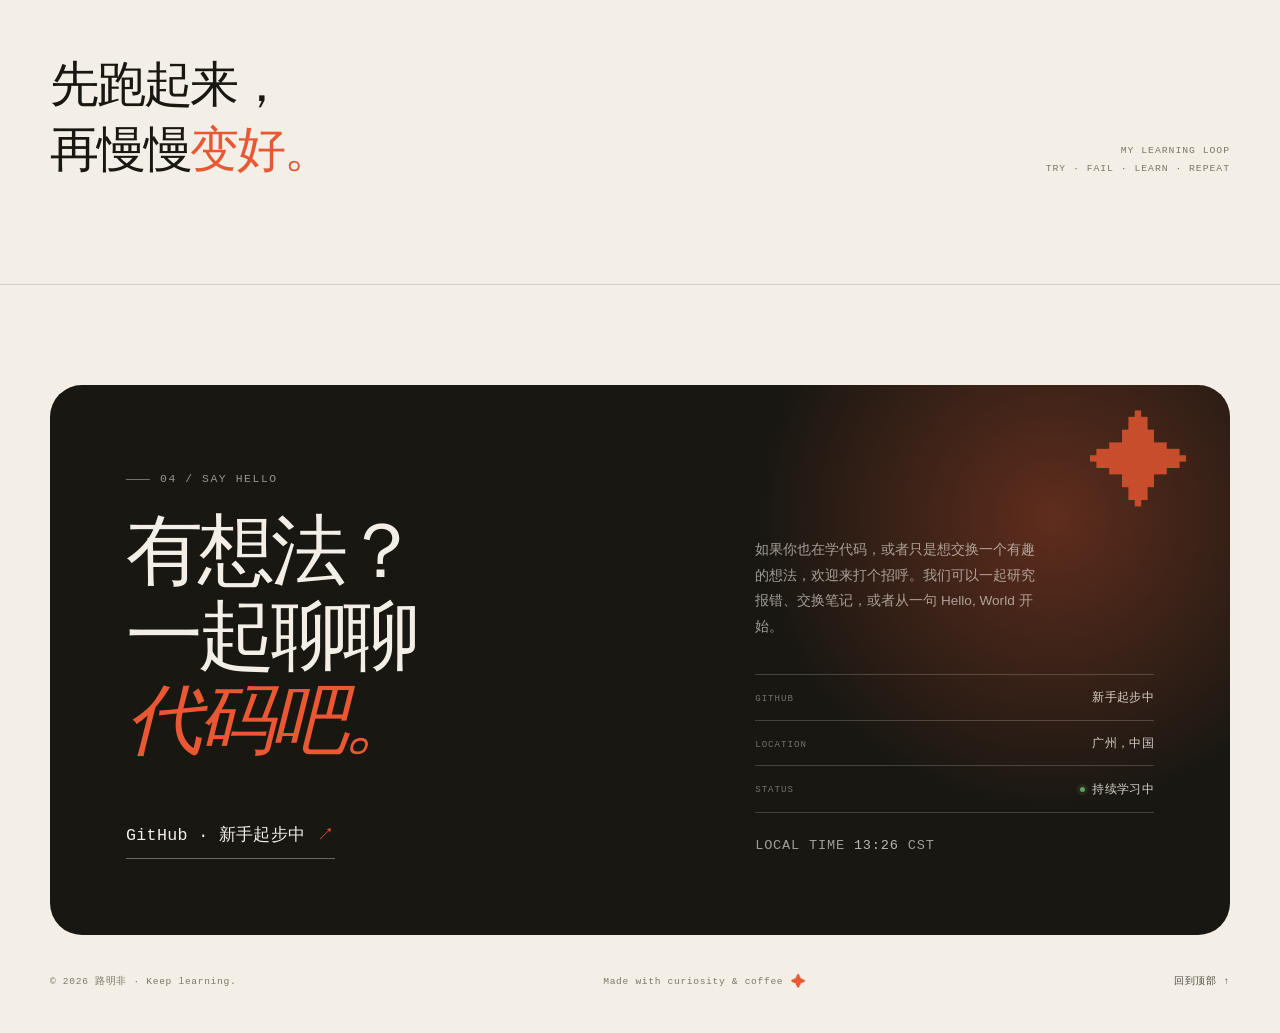
==== commit d92be94f: "feat: 更新 members/hzl8651/index.html" ====
--- a/members/hzl8651/index.html
+++ b/members/hzl8651/index.html
@@ -3,9 +3,9 @@
 <head>
   <meta charset="UTF-8">
   <meta name="viewport" content="width=device-width, initial-scale=1.0">
-  <meta name="description" content="黄子乐的个人主页 —— 常驻广州的代码爱好者、GitHub 新手，把好奇心写进代码里。">
+  <meta name="description" content="路明非的个人主页 —— 常驻广州的代码爱好者、GitHub 新手，把好奇心写进代码里。">
   <meta name="theme-color" content="#f3efe6">
-  <title>黄子乐 · 代码爱好者 &amp; GitHub 新手</title>
+  <title>路明非 · 代码爱好者 &amp; GitHub 新手</title>
   <style>
     /* ============================================================
        01. 基础变量与重置
@@ -2205,10 +2205,10 @@
   <!-- ==================== 页头 ==================== -->
   <header class="site-header" id="siteHeader">
     <div class="header-inner">
-      <a class="brand" href="#top" aria-label="黄子乐的个人主页">
-        <span class="brand-mark" aria-hidden="true">乐</span>
+      <a class="brand" href="#top" aria-label="路明非的个人主页">
+        <span class="brand-mark" aria-hidden="true">非</span>
         <span class="brand-name">
-          HUANG ZILE
+          LU MINGFEI
           <small>LEARN &amp; BUILD</small>
         </span>
       </a>
@@ -2244,7 +2244,7 @@
         <div class="hero-copy">
           <p class="hello reveal">
             <span class="status-dot" aria-hidden="true"></span>
-            <span>你好，我是黄子乐</span>
+            <span>你好，我是路明非</span>
             <span class="divider" aria-hidden="true">/</span>
             <span>代码爱好者 · GitHub 新手</span>
           </p>
@@ -2333,7 +2333,7 @@
 
           <div class="about-body reveal" style="--delay: 0.1s">
             <p class="about-lead">
-              你好，我是黄子乐，常驻广州的代码爱好者，也是 <span class="no-break">GitHub 新手</span>。
+              你好，我是路明非，常驻广州的代码爱好者，也是 <span class="no-break">GitHub 新手</span>。
             </p>
             <p>
               我对代码的兴趣，来自那种「敲下几行字，屏幕上就真的出现了一个东西」的魔法感。现在还在打基础，偶尔做点小练习，也会把踩过的坑记下来。享受这种<span class="mark">从零开始、边做边学</span>的过程。
@@ -2616,7 +2616,7 @@
 
   <footer class="site-footer">
     <div class="container footer-inner">
-      <p>© 2026 黄子乐 · Keep learning.</p>
+      <p>© 2026 路明非 · Keep learning.</p>
       <p class="footer-mid">Made with curiosity &amp; coffee <span aria-hidden="true">✦</span></p>
       <a class="to-top" href="#top">回到顶部 <span aria-hidden="true">↑</span></a>
     </div>
